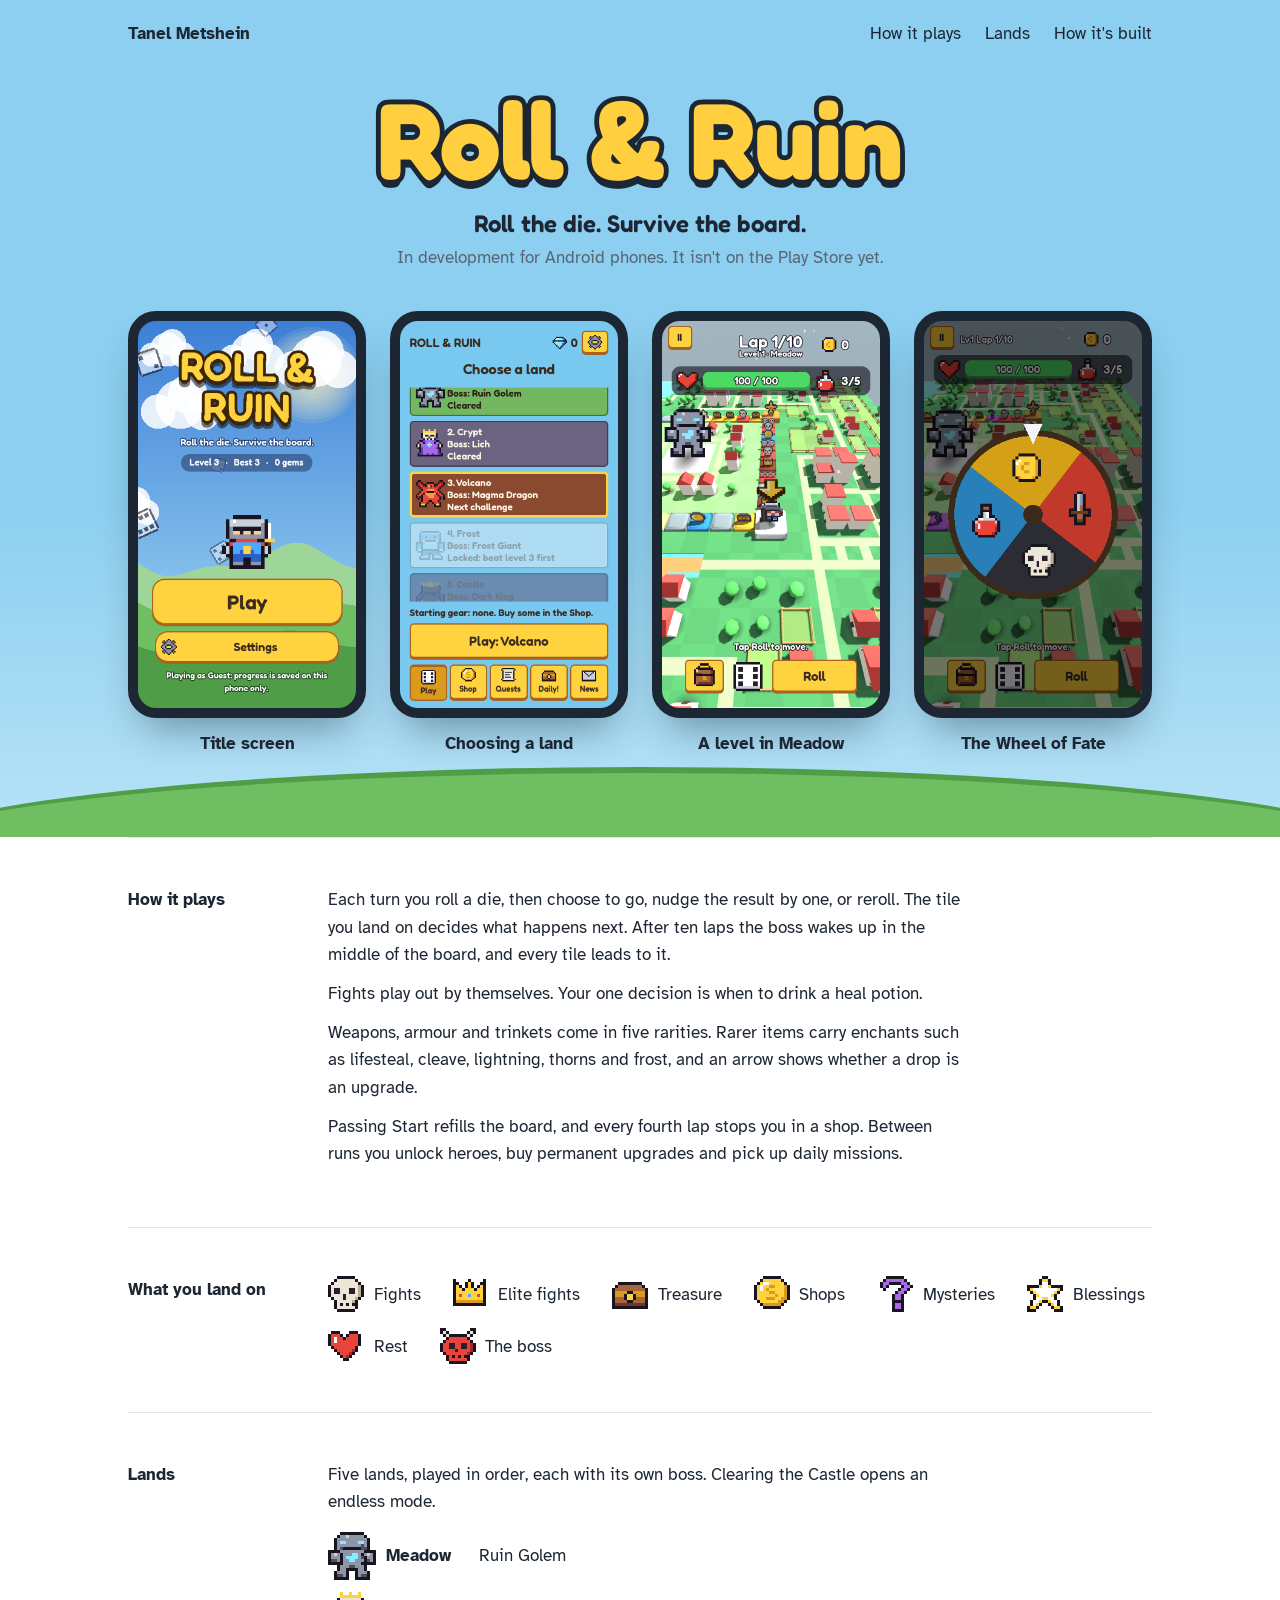
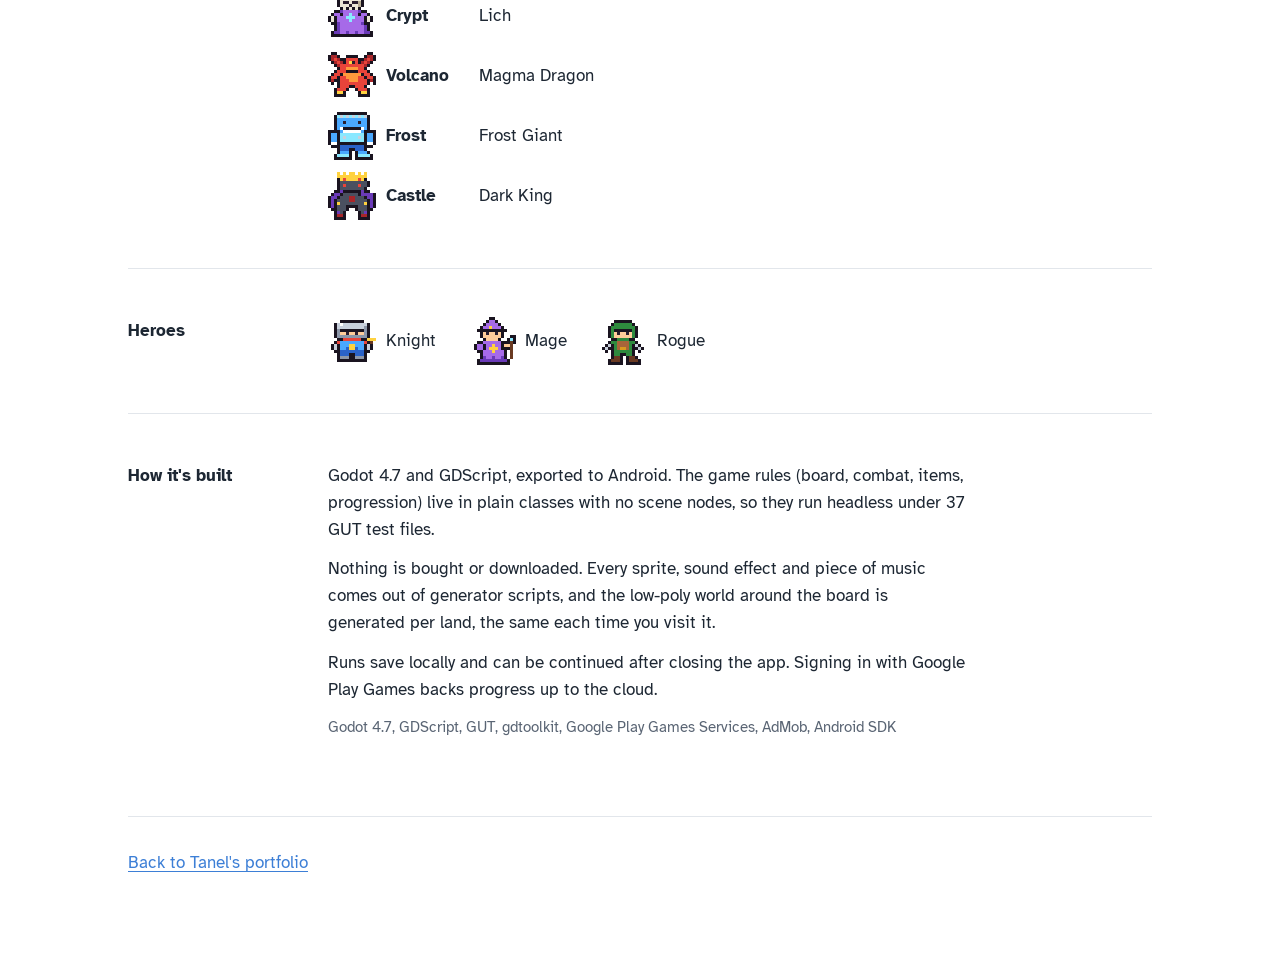
==== rollandruin/index.html @ f32e30c5 "Redesign portfolio and add Roll & Ruin page Replace the card layout with a plain two-column page, ad" ====
<!DOCTYPE html>
<html lang="en">

<head>
    <meta charset="UTF-8">
    <meta name="viewport" content="width=device-width, initial-scale=1.0">
    <meta name="description" content="Roll & Ruin, a dice-board roguelite for Android made in Godot by Tanel Metshein.">
    <link rel="preconnect" href="https://fonts.googleapis.com">
    <link rel="preconnect" href="https://fonts.gstatic.com" crossorigin>
    <link rel="stylesheet"
        href="https://fonts.googleapis.com/css2?family=Atkinson+Hyperlegible:wght@400;700&family=Fredoka:wght@500;600;700&display=swap">
    <link rel="stylesheet" href="../style.css">
    <link rel="icon" href="img/die_6.png">
    <title>Roll &amp; Ruin</title>
</head>

<body>
    <header class="sky">
        <nav class="wrap nav">
            <a class="nav-name" href="../">Tanel Metshein</a>
            <ul>
                <li><a href="#play">How it plays</a></li>
                <li><a href="#lands">Lands</a></li>
                <li><a href="#built">How it's built</a></li>
            </ul>
        </nav>

        <div class="wrap game-head">
            <h1 class="game-title">Roll &amp; Ruin</h1>
            <p class="hero-lede">Roll the die. Survive the board.</p>
            <p class="status">In development for Android phones. It isn't on the Play Store yet.</p>
        </div>

        <div class="wrap shots">
            <figure>
                <div class="phone"><img src="img/title.png" alt="Title screen with the knight and a Play button"
                        width="360" height="640"></div>
                <figcaption>Title screen</figcaption>
            </figure>
            <figure>
                <div class="phone"><img src="img/hub.png" alt="The hub, where you choose which land to play"
                        width="360" height="640"></div>
                <figcaption>Choosing a land</figcaption>
            </figure>
            <figure>
                <div class="phone"><img src="img/board.png" alt="The board in the Meadow land on lap 1 of 10"
                        width="360" height="640"></div>
                <figcaption>A level in Meadow</figcaption>
            </figure>
            <figure>
                <div class="phone"><img src="img/wheel.png" alt="The Wheel of Fate corner event" width="360"
                        height="640"></div>
                <figcaption>The Wheel of Fate</figcaption>
            </figure>
        </div>
    </header>

    <main class="wrap">
        <section id="play" class="row">
            <h2>How it plays</h2>
            <div>
                <p>Each turn you roll a die, then choose to go, nudge the result by one, or reroll. The tile you
                    land on decides what happens next. After ten laps the boss wakes up in the middle of the board,
                    and every tile leads to it.</p>
                <p>Fights play out by themselves. Your one decision is when to drink a heal potion.</p>
                <p>Weapons, armour and trinkets come in five rarities. Rarer items carry enchants such as
                    lifesteal, cleave, lightning, thorns and frost, and an arrow shows whether a drop is an
                    upgrade.</p>
                <p>Passing Start refills the board, and every fourth lap stops you in a shop. Between runs you
                    unlock heroes, buy permanent upgrades and pick up daily missions.</p>
            </div>
        </section>

        <section class="row">
            <h2>What you land on</h2>
            <ul class="sprites">
                <li><img class="pixel" src="img/skull.png" alt="" width="36" height="36">Fights</li>
                <li><img class="pixel" src="img/icon_elite.png" alt="" width="36" height="36">Elite fights</li>
                <li><img class="pixel" src="img/icon_treasure.png" alt="" width="36" height="36">Treasure</li>
                <li><img class="pixel" src="img/icon_shop.png" alt="" width="36" height="36">Shops</li>
                <li><img class="pixel" src="img/icon_mystery.png" alt="" width="36" height="36">Mysteries</li>
                <li><img class="pixel" src="img/blessing.png" alt="" width="36" height="36">Blessings</li>
                <li><img class="pixel" src="img/icon_rest.png" alt="" width="36" height="36">Rest</li>
                <li><img class="pixel" src="img/icon_boss.png" alt="" width="36" height="36">The boss</li>
            </ul>
        </section>

        <section id="lands" class="row">
            <h2>Lands</h2>
            <div>
                <p>Five lands, played in order, each with its own boss. Clearing the Castle opens an endless
                    mode.</p>
                <ol class="sprites lands">
                    <li><img class="pixel" src="img/golem.png" alt="" width="48" height="48">
                        <span><strong>Meadow</strong> Ruin Golem</span></li>
                    <li><img class="pixel" src="img/lich.png" alt="" width="48" height="48">
                        <span><strong>Crypt</strong> Lich</span></li>
                    <li><img class="pixel" src="img/magma_dragon.png" alt="" width="48" height="48">
                        <span><strong>Volcano</strong> Magma Dragon</span></li>
                    <li><img class="pixel" src="img/frost_giant.png" alt="" width="48" height="48">
                        <span><strong>Frost</strong> Frost Giant</span></li>
                    <li><img class="pixel" src="img/dark_king.png" alt="" width="48" height="48">
                        <span><strong>Castle</strong> Dark King</span></li>
                </ol>
            </div>
        </section>

        <section class="row">
            <h2>Heroes</h2>
            <ul class="sprites">
                <li><img class="pixel" src="img/hero.png" alt="" width="48" height="48">Knight</li>
                <li><img class="pixel" src="img/hero_mage.png" alt="" width="48" height="48">Mage</li>
                <li><img class="pixel" src="img/hero_rogue.png" alt="" width="48" height="48">Rogue</li>
            </ul>
        </section>

        <section id="built" class="row">
            <h2>How it's built</h2>
            <div>
                <p>Godot 4.7 and GDScript, exported to Android. The game rules (board, combat, items,
                    progression) live in plain classes with no scene nodes, so they run headless under 37 GUT test
                    files.</p>
                <p>Nothing is bought or downloaded. Every sprite, sound effect and piece of music comes out of
                    generator scripts, and the low-poly world around the board is generated per land, the same
                    each time you visit it.</p>
                <p>Runs save locally and can be continued after closing the app. Signing in with Google Play Games
                    backs progress up to the cloud.</p>
                <p class="tech">Godot 4.7, GDScript, GUT, gdtoolkit, Google Play Games Services, AdMob, Android
                    SDK</p>
            </div>
        </section>

        <p class="back"><a href="../">Back to Tanel's portfolio</a></p>
    </main>
</body>

</html>
---- style.css ----
:root {
    /* sky, grass and gold are lifted from Roll & Ruin's title screen */
    --sky: #8ccff0;
    --sky-deep: #3d7fd6;
    --grass: #6fbf62;
    --grass-dark: #4f9e47;
    --gold: #ffcf3f;
    --gold-edge: #b8761a;
    --ink: #1d2733;
    --muted: #5a6574;
    --line: #e2e6eb;
    --paper: #ffffff;
    --body: "Atkinson Hyperlegible", system-ui, sans-serif;
    --game: "Fredoka", "Atkinson Hyperlegible", sans-serif;
}

* {
    box-sizing: border-box;
}

html {
    scroll-behavior: smooth;
}

body {
    margin: 0;
    background: var(--paper);
    color: var(--ink);
    font: 1.0625rem/1.6 var(--body);
}

img {
    max-width: 100%;
}

a {
    color: var(--sky-deep);
    text-underline-offset: 0.18em;
}

a:hover {
    color: var(--ink);
}

:focus-visible {
    outline: 3px solid var(--sky-deep);
    outline-offset: 3px;
    border-radius: 4px;
}

.wrap {
    width: min(64rem, 100% - 2rem);
    margin-inline: auto;
}

.muted {
    color: var(--muted);
}

/* ---------- Sky band: the game hero ---------- */

.sky {
    position: relative;
    overflow: hidden;
    background: linear-gradient(var(--sky) 60%, #b7e3f7);
    padding-bottom: 5rem;
}

/* the green hill along the bottom, as on the game's title screen */
.sky::after {
    content: "";
    position: absolute;
    left: -10%;
    right: -10%;
    bottom: -7rem;
    height: 11rem;
    background: var(--grass);
    border-top: 6px solid var(--grass-dark);
    border-radius: 50% 50% 0 0;
}

.nav {
    display: flex;
    flex-wrap: wrap;
    justify-content: space-between;
    align-items: center;
    gap: 0.5rem 1.5rem;
    padding: 1.25rem 0;
}

.nav a {
    color: var(--ink);
    text-decoration: none;
}

.nav a:hover {
    text-decoration: underline;
}

.nav-name {
    font-weight: 700;
}

.nav ul {
    display: flex;
    gap: 1.5rem;
    margin: 0;
    padding: 0;
    list-style: none;
}

.hero {
    position: relative;
    z-index: 1;
    display: grid;
    grid-template-columns: 1fr auto;
    align-items: center;
    gap: 2rem 4rem;
    padding-top: 2rem;
}

.game-title {
    margin: 0;
    font-family: var(--game);
    font-weight: 700;
    font-size: clamp(3.5rem, 10vw, 6.75rem);
    line-height: 0.9;
    color: var(--gold);
    -webkit-text-stroke: 0.09em var(--ink);
    paint-order: stroke fill;
    text-shadow: 0 0.07em 0 var(--ink);
}

.hero-lede {
    max-width: 34rem;
    margin: 1.5rem 0 2rem;
    font-size: 1.1875rem;
}

.hero-actions {
    display: flex;
    flex-wrap: wrap;
    align-items: center;
    gap: 1rem;
}

.btn-gold {
    display: inline-block;
    padding: 0.7rem 1.6rem;
    font: 600 1.375rem/1.2 var(--game);
    color: var(--ink);
    text-decoration: none;
    background: var(--gold);
    border: 3px solid var(--ink);
    border-radius: 16px;
    box-shadow: 0 5px 0 var(--gold-edge), 0 5px 0 3px var(--ink);
    transition: transform 80ms, box-shadow 80ms;
}

.btn-gold:hover {
    color: var(--ink);
    background: #ffd95f;
}

.btn-gold:active {
    transform: translateY(4px);
    box-shadow: 0 1px 0 var(--gold-edge), 0 1px 0 3px var(--ink);
}

.die {
    padding: 0;
    line-height: 0;
    background: none;
    border: 0;
    cursor: pointer;
}

.die img,
.pixel {
    image-rendering: pixelated;
}

.die.rolling img {
    animation: wobble 90ms linear infinite alternate;
}

@keyframes wobble {
    from { transform: rotate(-12deg); }
    to { transform: rotate(12deg); }
}

.die-note {
    font-size: 0.9375rem;
    color: var(--muted);
}

.phone {
    display: block;
    width: 16rem;
    line-height: 0;
    border: 10px solid var(--ink);
    border-radius: 28px;
    overflow: hidden;
    background: var(--ink);
    box-shadow: 0 1.5rem 2.5rem -1rem rgba(29, 39, 51, 0.45);
}

.phone img {
    width: 100%;
    height: auto;
}

/* ---------- Portfolio body ---------- */

.row {
    display: grid;
    grid-template-columns: 10rem minmax(0, 1fr);
    gap: 0.75rem 2.5rem;
    padding: 3rem 0;
    border-top: 1px solid var(--line);
}

#about {
    border-top: 0;
}

.row h2 {
    margin: 0;
    font-size: 1.0625rem;
    line-height: 1.6;
}

.row p {
    margin: 0 0 0.75rem;
    max-width: 40rem;
}

.intro {
    font-size: 1.375rem;
    line-height: 1.5;
}

.stack {
    display: grid;
    grid-template-columns: 7rem minmax(0, 1fr);
    gap: 0.6rem 1.5rem;
    margin: 0;
}

.stack dt {
    color: var(--muted);
}

.stack dd {
    margin: 0;
    max-width: 40rem;
}

.projects {
    margin: 0;
    padding: 0;
    list-style: none;
}

.projects li {
    padding-bottom: 1.5rem;
}

.projects h3 {
    margin: 0 0 0.2rem;
    font-size: 1.1875rem;
}

.projects p {
    margin: 0;
}

.tech {
    color: var(--muted);
    font-size: 0.9375rem;
}

.sub {
    margin: 1.5rem 0 1rem;
    padding-top: 1.5rem;
    border-top: 1px solid var(--line);
    font-size: 1.0625rem;
}

.repo-group {
    display: grid;
    grid-template-columns: 7rem minmax(0, 1fr);
    gap: 0 1.5rem;
    margin-bottom: 1rem;
}

.repo-group h4 {
    margin: 0;
    font-weight: 400;
    color: var(--muted);
}

.repo-group ul {
    margin: 0;
    padding: 0;
    list-style: none;
}

.repo-group span {
    color: var(--muted);
    font-size: 0.9375rem;
}

.plain {
    margin: 0;
    padding-left: 1.1rem;
}

.links {
    display: flex;
    gap: 1.5rem;
}

/* ---------- Roll & Ruin page ---------- */

.game-head {
    position: relative;
    z-index: 1;
    padding-top: 1.5rem;
    text-align: center;
}

.game-head .hero-lede {
    margin: 1.25rem auto 0.25rem;
    font: 600 1.5rem/1.3 var(--game);
}

.status {
    margin: 0;
    color: var(--muted);
}

.shots {
    position: relative;
    z-index: 1;
    display: grid;
    grid-template-columns: repeat(4, 1fr);
    gap: 1.5rem;
    margin-top: 2.5rem;
}

.shots figure {
    margin: 0;
}

.shots .phone {
    width: 100%;
}

.shots figcaption {
    margin-top: 0.75rem;
    text-align: center;
    font-weight: 700;
}

.sprites {
    display: flex;
    flex-wrap: wrap;
    gap: 1rem 2rem;
    margin: 0;
    padding: 0;
    list-style: none;
}

.sprites li {
    display: flex;
    align-items: center;
    gap: 0.6rem;
}

.lands {
    flex-direction: column;
    gap: 0.75rem;
    margin-top: 1rem;
}

.lands strong {
    display: inline-block;
    min-width: 5.5rem;
}

.back {
    padding: 2rem 0 4rem;
    border-top: 1px solid var(--line);
}

@media (max-width: 760px) {
    .shots {
        grid-template-columns: repeat(2, 1fr);
        gap: 1.25rem;
    }
}

@media (max-width: 760px) {
    .hero {
        grid-template-columns: 1fr;
        padding-top: 1rem;
    }

    .phone {
        width: 12rem;
        justify-self: center;
    }

    .row,
    .stack,
    .repo-group {
        grid-template-columns: 1fr;
    }

    .row {
        padding: 2.25rem 0;
    }

    .stack dd,
    .repo-group ul {
        margin-bottom: 0.75rem;
    }

    .intro {
        font-size: 1.1875rem;
    }
}

@media (prefers-reduced-motion: reduce) {
    html {
        scroll-behavior: auto;
    }

    .die.rolling img {
        animation: none;
    }
}
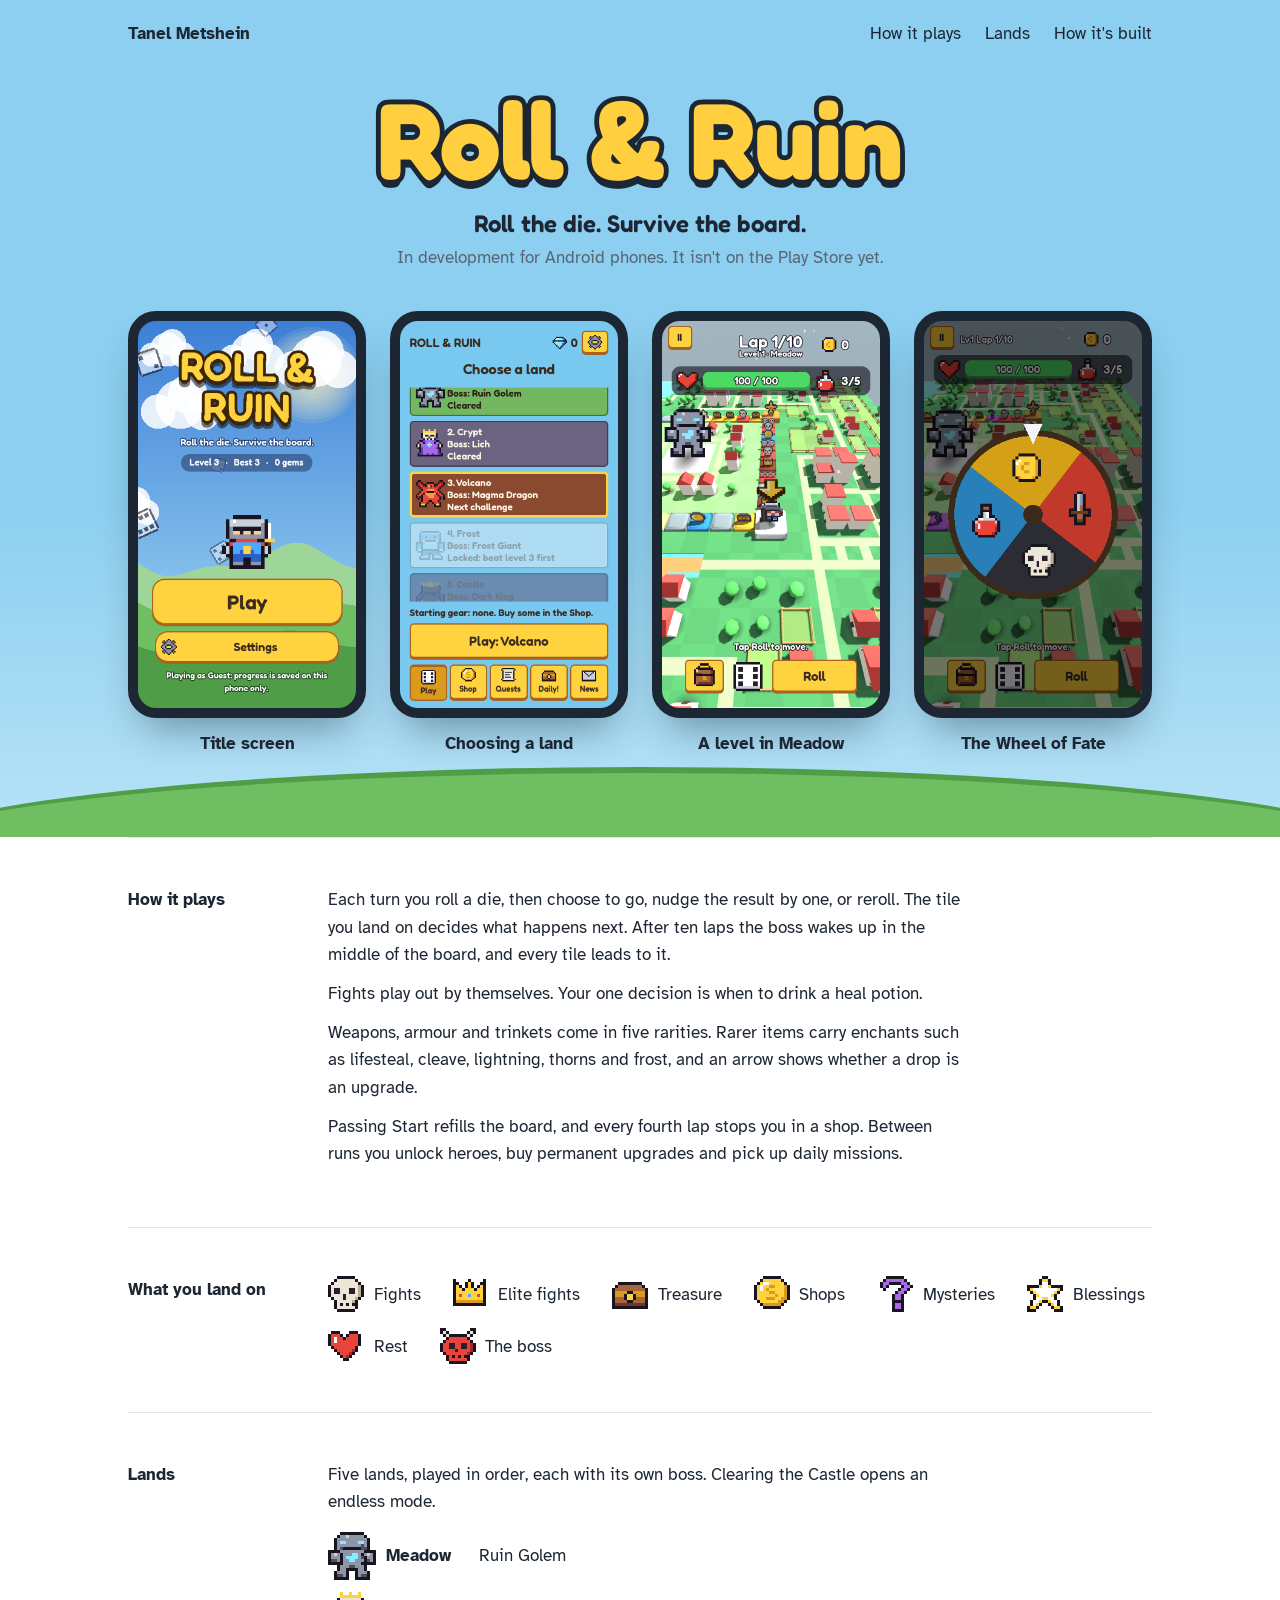
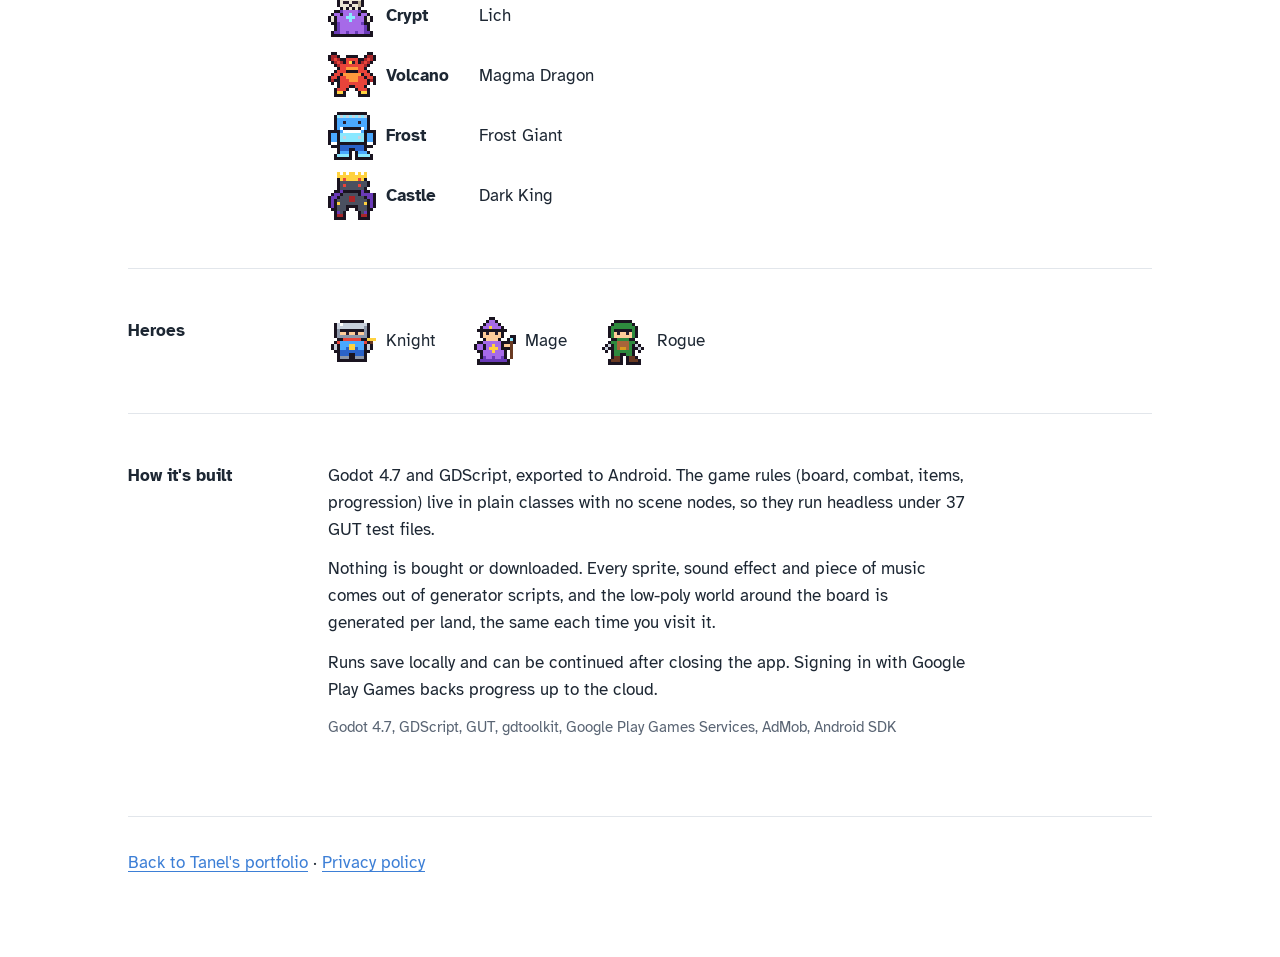
==== commit 2bc65145: "Add Roll & Ruin privacy policy" ====
--- a/rollandruin/index.html
+++ b/rollandruin/index.html
@@ -130,7 +130,7 @@
             </div>
         </section>
 
-        <p class="back"><a href="../">Back to Tanel's portfolio</a></p>
+        <p class="back"><a href="../">Back to Tanel's portfolio</a> · <a href="privacy/">Privacy policy</a></p>
     </main>
 </body>
 
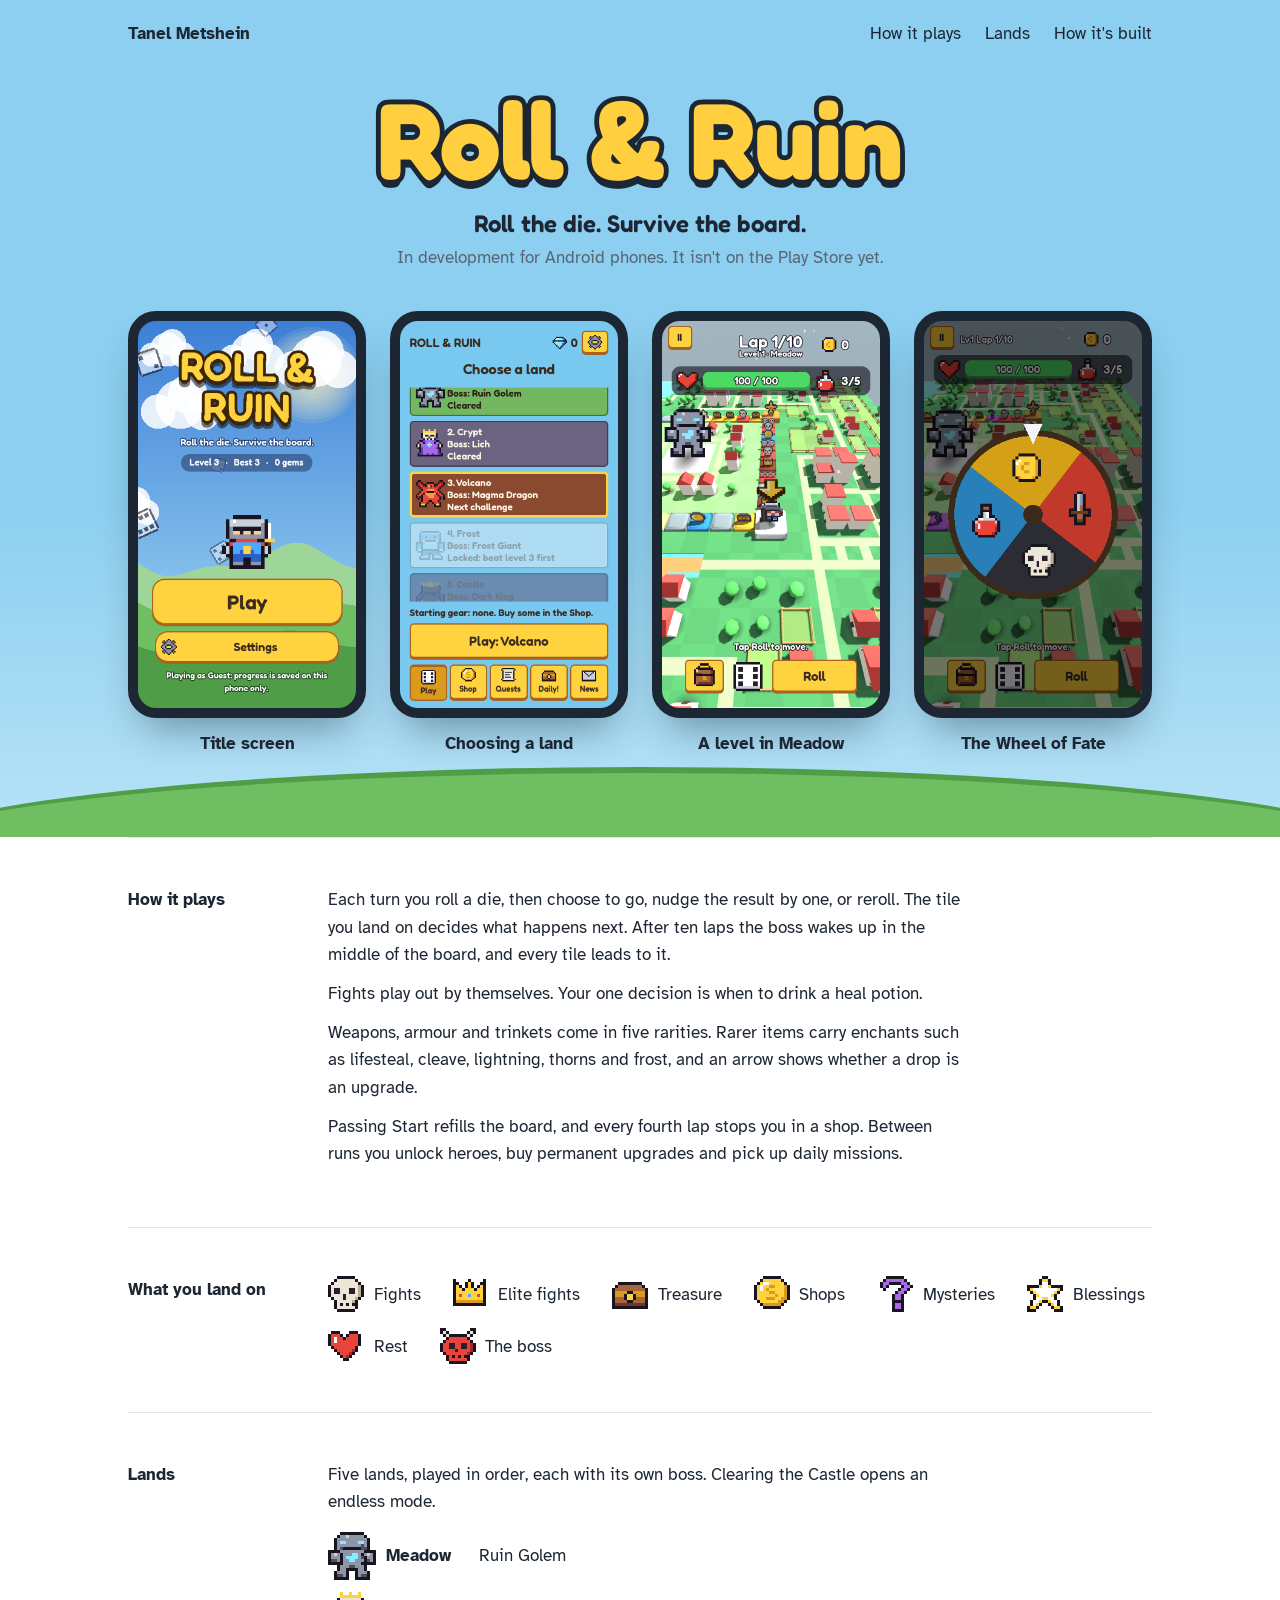
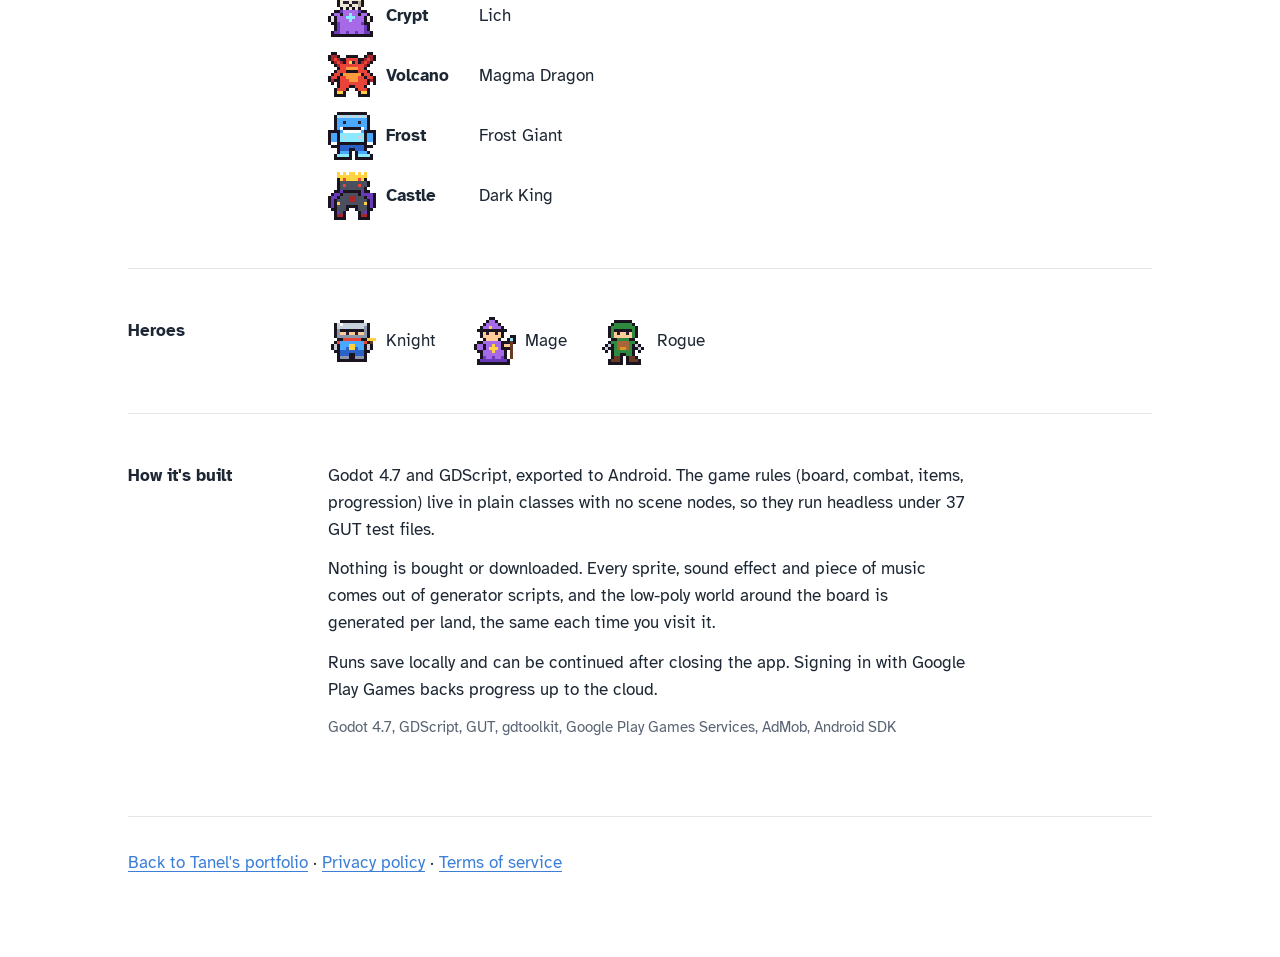
==== commit 0af21766: "Add Roll & Ruin terms of service" ====
--- a/rollandruin/index.html
+++ b/rollandruin/index.html
@@ -130,7 +130,7 @@
             </div>
         </section>
 
-        <p class="back"><a href="../">Back to Tanel's portfolio</a> · <a href="privacy/">Privacy policy</a></p>
+        <p class="back"><a href="../">Back to Tanel's portfolio</a> · <a href="privacy/">Privacy policy</a> · <a href="terms/">Terms of service</a></p>
     </main>
 </body>
 
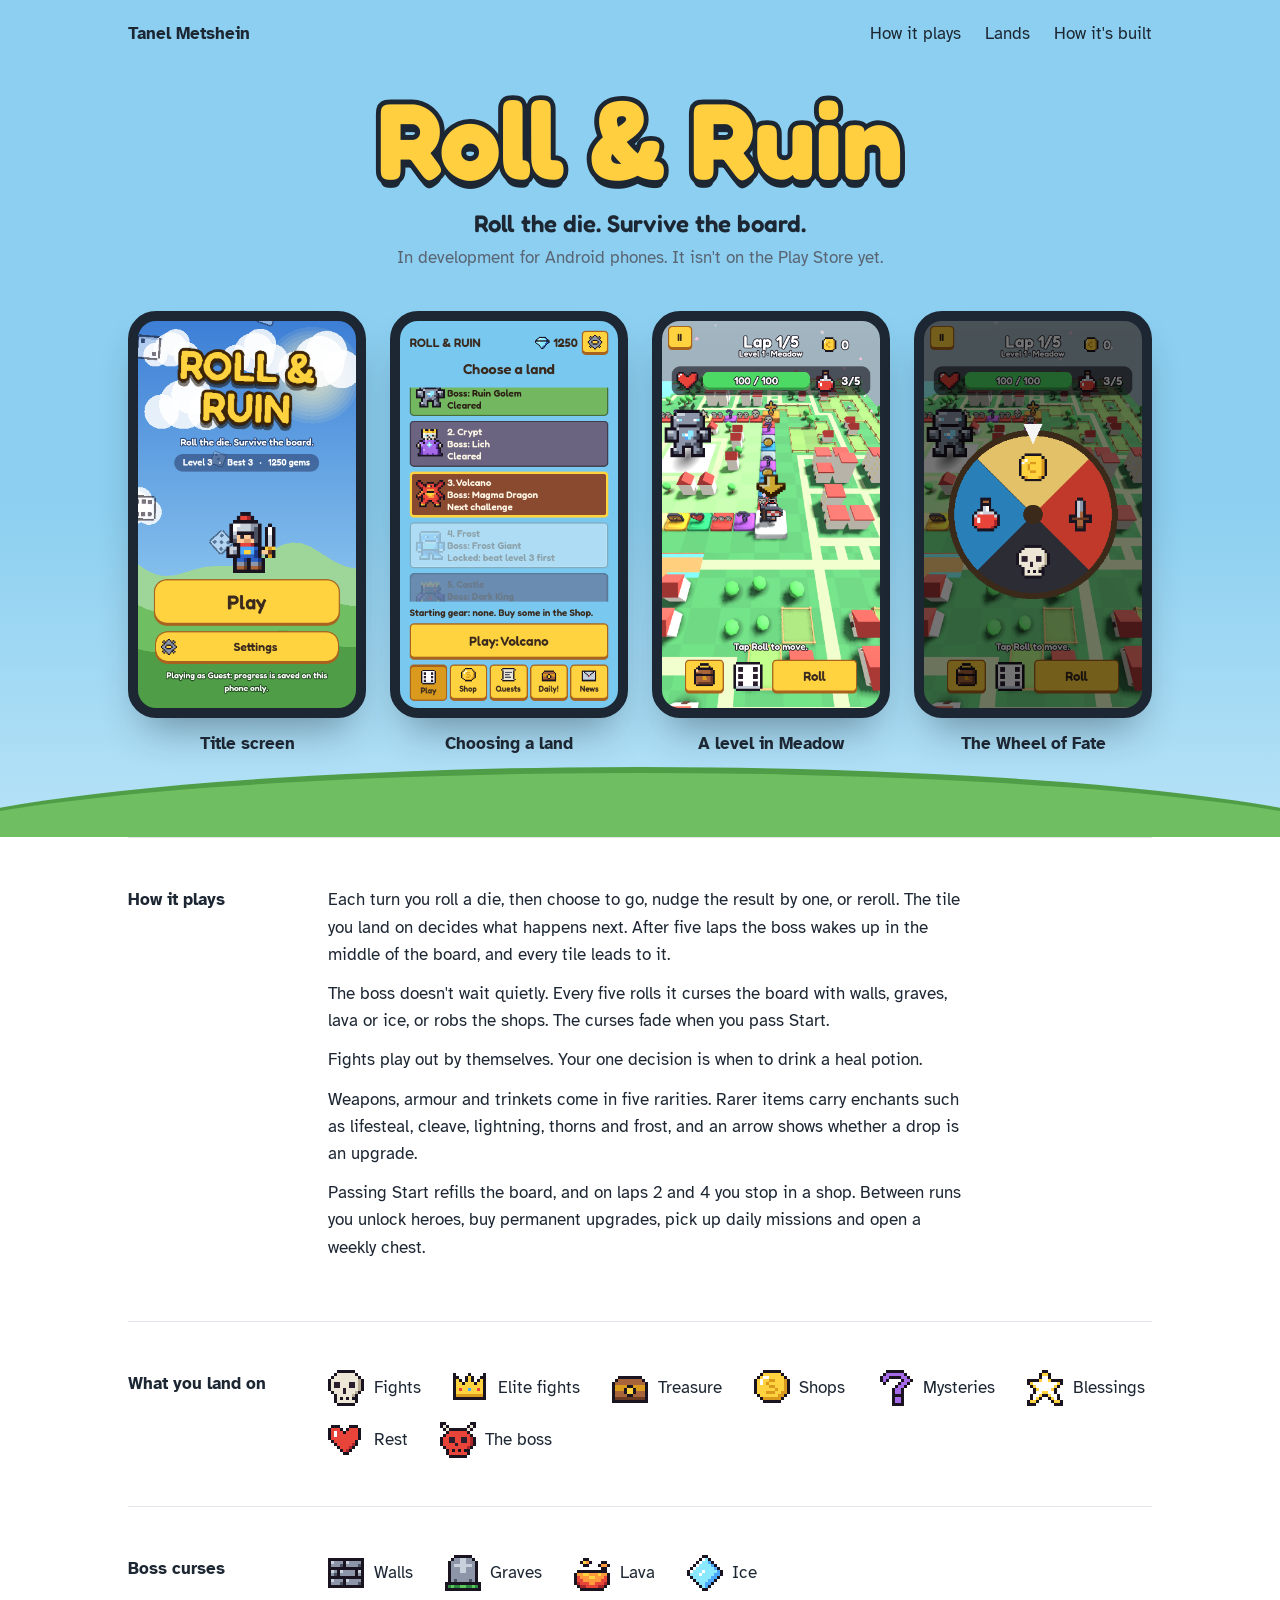
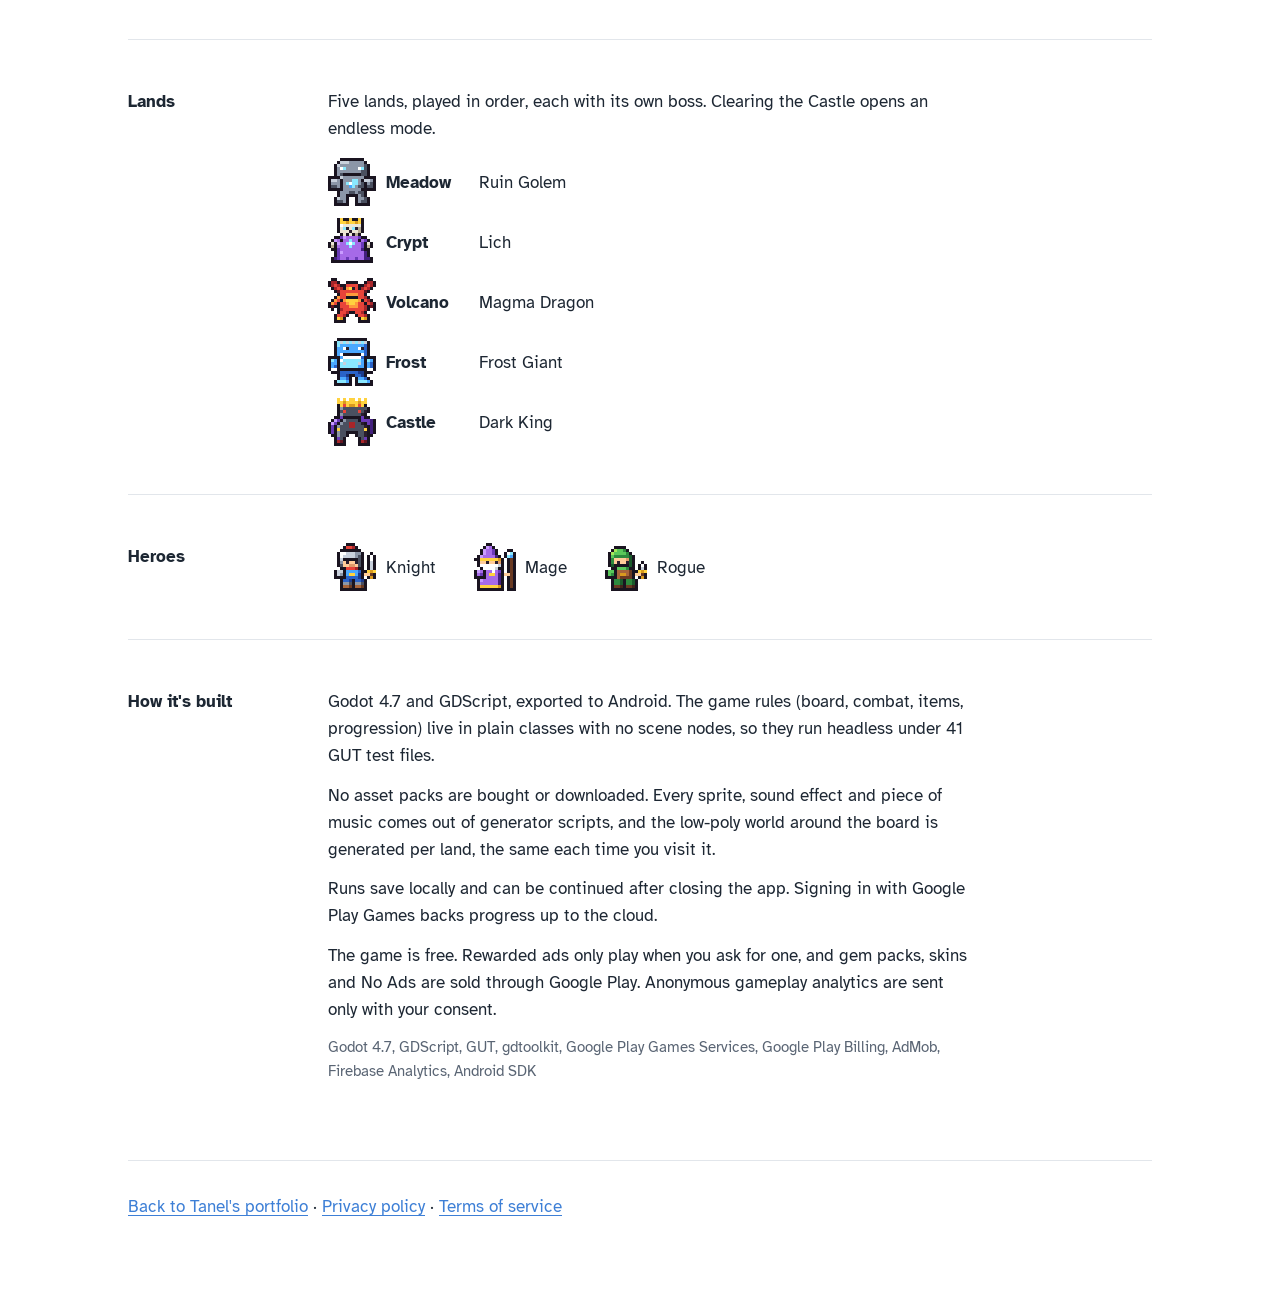
==== commit 0afc8b56: "Roll & Ruin: new screenshots and sprites, current features, privacy policy and terms for analytics a" ====
--- a/rollandruin/index.html
+++ b/rollandruin/index.html
@@ -43,7 +43,7 @@
                 <figcaption>Choosing a land</figcaption>
             </figure>
             <figure>
-                <div class="phone"><img src="img/board.png" alt="The board in the Meadow land on lap 1 of 10"
+                <div class="phone"><img src="img/board.png" alt="The board in the Meadow land on lap 1 of 5"
                         width="360" height="640"></div>
                 <figcaption>A level in Meadow</figcaption>
             </figure>
@@ -60,14 +60,16 @@
             <h2>How it plays</h2>
             <div>
                 <p>Each turn you roll a die, then choose to go, nudge the result by one, or reroll. The tile you
-                    land on decides what happens next. After ten laps the boss wakes up in the middle of the board,
+                    land on decides what happens next. After five laps the boss wakes up in the middle of the board,
                     and every tile leads to it.</p>
+                <p>The boss doesn't wait quietly. Every five rolls it curses the board with walls, graves, lava or
+                    ice, or robs the shops. The curses fade when you pass Start.</p>
                 <p>Fights play out by themselves. Your one decision is when to drink a heal potion.</p>
                 <p>Weapons, armour and trinkets come in five rarities. Rarer items carry enchants such as
                     lifesteal, cleave, lightning, thorns and frost, and an arrow shows whether a drop is an
                     upgrade.</p>
-                <p>Passing Start refills the board, and every fourth lap stops you in a shop. Between runs you
-                    unlock heroes, buy permanent upgrades and pick up daily missions.</p>
+                <p>Passing Start refills the board, and on laps 2 and 4 you stop in a shop. Between runs you
+                    unlock heroes, buy permanent upgrades, pick up daily missions and open a weekly chest.</p>
             </div>
         </section>
 
@@ -82,6 +84,16 @@
                 <li><img class="pixel" src="img/blessing.png" alt="" width="36" height="36">Blessings</li>
                 <li><img class="pixel" src="img/icon_rest.png" alt="" width="36" height="36">Rest</li>
                 <li><img class="pixel" src="img/icon_boss.png" alt="" width="36" height="36">The boss</li>
+            </ul>
+        </section>
+
+        <section class="row">
+            <h2>Boss curses</h2>
+            <ul class="sprites">
+                <li><img class="pixel" src="img/icon_wall.png" alt="" width="36" height="36">Walls</li>
+                <li><img class="pixel" src="img/icon_grave.png" alt="" width="36" height="36">Graves</li>
+                <li><img class="pixel" src="img/icon_lava.png" alt="" width="36" height="36">Lava</li>
+                <li><img class="pixel" src="img/icon_ice.png" alt="" width="36" height="36">Ice</li>
             </ul>
         </section>
 
@@ -118,15 +130,17 @@
             <h2>How it's built</h2>
             <div>
                 <p>Godot 4.7 and GDScript, exported to Android. The game rules (board, combat, items,
-                    progression) live in plain classes with no scene nodes, so they run headless under 37 GUT test
+                    progression) live in plain classes with no scene nodes, so they run headless under 41 GUT test
                     files.</p>
-                <p>Nothing is bought or downloaded. Every sprite, sound effect and piece of music comes out of
+                <p>No asset packs are bought or downloaded. Every sprite, sound effect and piece of music comes out of
                     generator scripts, and the low-poly world around the board is generated per land, the same
                     each time you visit it.</p>
                 <p>Runs save locally and can be continued after closing the app. Signing in with Google Play Games
                     backs progress up to the cloud.</p>
-                <p class="tech">Godot 4.7, GDScript, GUT, gdtoolkit, Google Play Games Services, AdMob, Android
-                    SDK</p>
+                <p>The game is free. Rewarded ads only play when you ask for one, and gem packs, skins and No Ads
+                    are sold through Google Play. Anonymous gameplay analytics are sent only with your consent.</p>
+                <p class="tech">Godot 4.7, GDScript, GUT, gdtoolkit, Google Play Games Services, Google Play
+                    Billing, AdMob, Firebase Analytics, Android SDK</p>
             </div>
         </section>
 
--- a/style.css
+++ b/style.css
@@ -10,6 +10,8 @@
     --muted: #5a6574;
     --line: #e2e6eb;
     --paper: #ffffff;
+    --tint: #eaf4fa;
+    --panel-line: #cfdde8;
     --body: "Atkinson Hyperlegible", system-ui, sans-serif;
     --game: "Fredoka", "Atkinson Hyperlegible", sans-serif;
 }
@@ -262,17 +264,55 @@
     list-style: none;
 }
 
+.projects {
+    display: grid;
+    grid-template-columns: repeat(2, minmax(0, 1fr));
+    gap: 2.5rem;
+}
+
+/* full-bleed pale sky band behind the whole Projects row */
+#projects {
+    border-top: 0;
+    border-image-source: linear-gradient(var(--tint), var(--tint));
+    border-image-slice: 0 fill;
+    border-image-outset: 0 100vmax;
+    padding: 4rem 0;
+}
+
+#projects + .row {
+    border-top: 0;
+}
+
+/* --lang on each item is the GitHub colour of the project's main language;
+   the hard offset shadow echoes the game's chunky buttons */
 .projects li {
-    padding-bottom: 1.5rem;
+    display: flex;
+    flex-direction: column;
+    padding: 1.25rem 1.4rem 1.1rem;
+    background: var(--paper);
+    border: 1px solid var(--panel-line);
+    border-radius: 14px;
+    box-shadow: 0 5px 0 var(--lang);
 }
 
 .projects h3 {
-    margin: 0 0 0.2rem;
-    font-size: 1.1875rem;
+    margin: 0 0 0.4rem;
+    font-size: 1.25rem;
+    line-height: 1.3;
 }
 
 .projects p {
-    margin: 0;
+    margin: 0 0 0.4rem;
+}
+
+.projects .lang {
+    align-self: flex-start;
+    margin-bottom: 0.7rem;
+    padding: 0.1rem 0.6rem;
+    border-radius: 999px;
+    background: color-mix(in srgb, var(--lang) 16%, white);
+    color: var(--ink);
+    font-size: 0.8125rem;
 }
 
 .tech {
@@ -280,45 +320,140 @@
     font-size: 0.9375rem;
 }
 
+.projects .go {
+    display: flex;
+    gap: 1.25rem;
+    margin: auto 0 0;
+    padding-top: 0.5rem;
+    font-weight: 700;
+}
+
 .sub {
-    margin: 1.5rem 0 1rem;
-    padding-top: 1.5rem;
+    margin: 3rem 0 0.5rem;
+    font-size: 1.0625rem;
+}
+
+.index {
+    margin: 0;
+    padding: 0.4rem 1.4rem;
+    list-style: none;
+    background: var(--paper);
+    border: 1px solid var(--panel-line);
+    border-radius: 14px;
+}
+
+.index li {
+    display: grid;
+    grid-template-columns: 13rem minmax(0, 1fr) 6.5rem;
+    gap: 0.25rem 1.5rem;
+    align-items: baseline;
+    padding: 0.7rem 0;
+}
+
+.index li + li {
     border-top: 1px solid var(--line);
-    font-size: 1.0625rem;
-}
-
-.repo-group {
-    display: grid;
-    grid-template-columns: 7rem minmax(0, 1fr);
-    gap: 0 1.5rem;
-    margin-bottom: 1rem;
-}
-
-.repo-group h4 {
-    margin: 0;
-    font-weight: 400;
-    color: var(--muted);
-}
-
-.repo-group ul {
-    margin: 0;
-    padding: 0;
-    list-style: none;
-}
-
-.repo-group span {
+}
+
+.index a {
+    font-weight: 700;
+}
+
+.index span,
+.index i {
     color: var(--muted);
     font-size: 0.9375rem;
 }
 
+.index i {
+    font-style: normal;
+}
+
+.index i::before {
+    content: "";
+    display: inline-block;
+    width: 0.55rem;
+    height: 0.55rem;
+    margin-right: 0.45rem;
+    border-radius: 50%;
+    background: var(--lang);
+}
+
 .plain {
     margin: 0;
     padding-left: 1.1rem;
 }
 
-.links {
-    display: flex;
-    gap: 1.5rem;
+/* ---------- Contact: grass band, the bookend to the sky hero ---------- */
+
+.grass {
+    position: relative;
+    margin-top: 3rem;
+    padding: 4.5rem 0 4rem;
+    background: var(--grass);
+    border-top: 6px solid var(--grass-dark);
+    border-radius: 50% 50% 0 0 / 3rem 3rem 0 0;
+}
+
+/* the knight from the game, standing on the hill */
+.knight {
+    position: absolute;
+    top: -64px;
+    left: 50%;
+    transform: translateX(-50%);
+}
+
+.contact {
+    text-align: center;
+}
+
+.contact h2 {
+    margin: 0 0 0.75rem;
+    font: 700 clamp(2rem, 5vw, 2.75rem)/1.1 var(--game);
+}
+
+.contact p {
+    max-width: 34rem;
+    margin: 0 auto;
+}
+
+.contact-actions {
+    display: flex;
+    flex-wrap: wrap;
+    justify-content: center;
+    gap: 1rem;
+    padding: 2rem 0 1.25rem;
+}
+
+.btn-plain {
+    display: inline-block;
+    padding: 0.7rem 1.4rem;
+    font: 600 1.25rem/1.2 var(--game);
+    color: var(--ink);
+    text-decoration: none;
+    background: var(--paper);
+    border: 3px solid var(--ink);
+    border-radius: 16px;
+    box-shadow: 0 5px 0 var(--ink);
+    transition: transform 80ms, box-shadow 80ms;
+}
+
+.btn-plain:hover {
+    color: var(--ink);
+    background: var(--tint);
+}
+
+.btn-plain:active {
+    transform: translateY(4px);
+    box-shadow: 0 1px 0 var(--ink);
+}
+
+.contact .btn-gold {
+    font-size: 1.25rem;
+}
+
+.email {
+    font-weight: 700;
+    user-select: all;
 }
 
 /* ---------- Roll & Ruin page ---------- */
@@ -414,7 +549,7 @@
 
     .row,
     .stack,
-    .repo-group {
+    .projects {
         grid-template-columns: 1fr;
     }
 
@@ -422,9 +557,17 @@
         padding: 2.25rem 0;
     }
 
-    .stack dd,
-    .repo-group ul {
+    .stack dd {
         margin-bottom: 0.75rem;
+    }
+
+    .index li {
+        grid-template-columns: minmax(0, 1fr) auto;
+    }
+
+    .index span {
+        grid-row: 2;
+        grid-column: 1 / -1;
     }
 
     .intro {
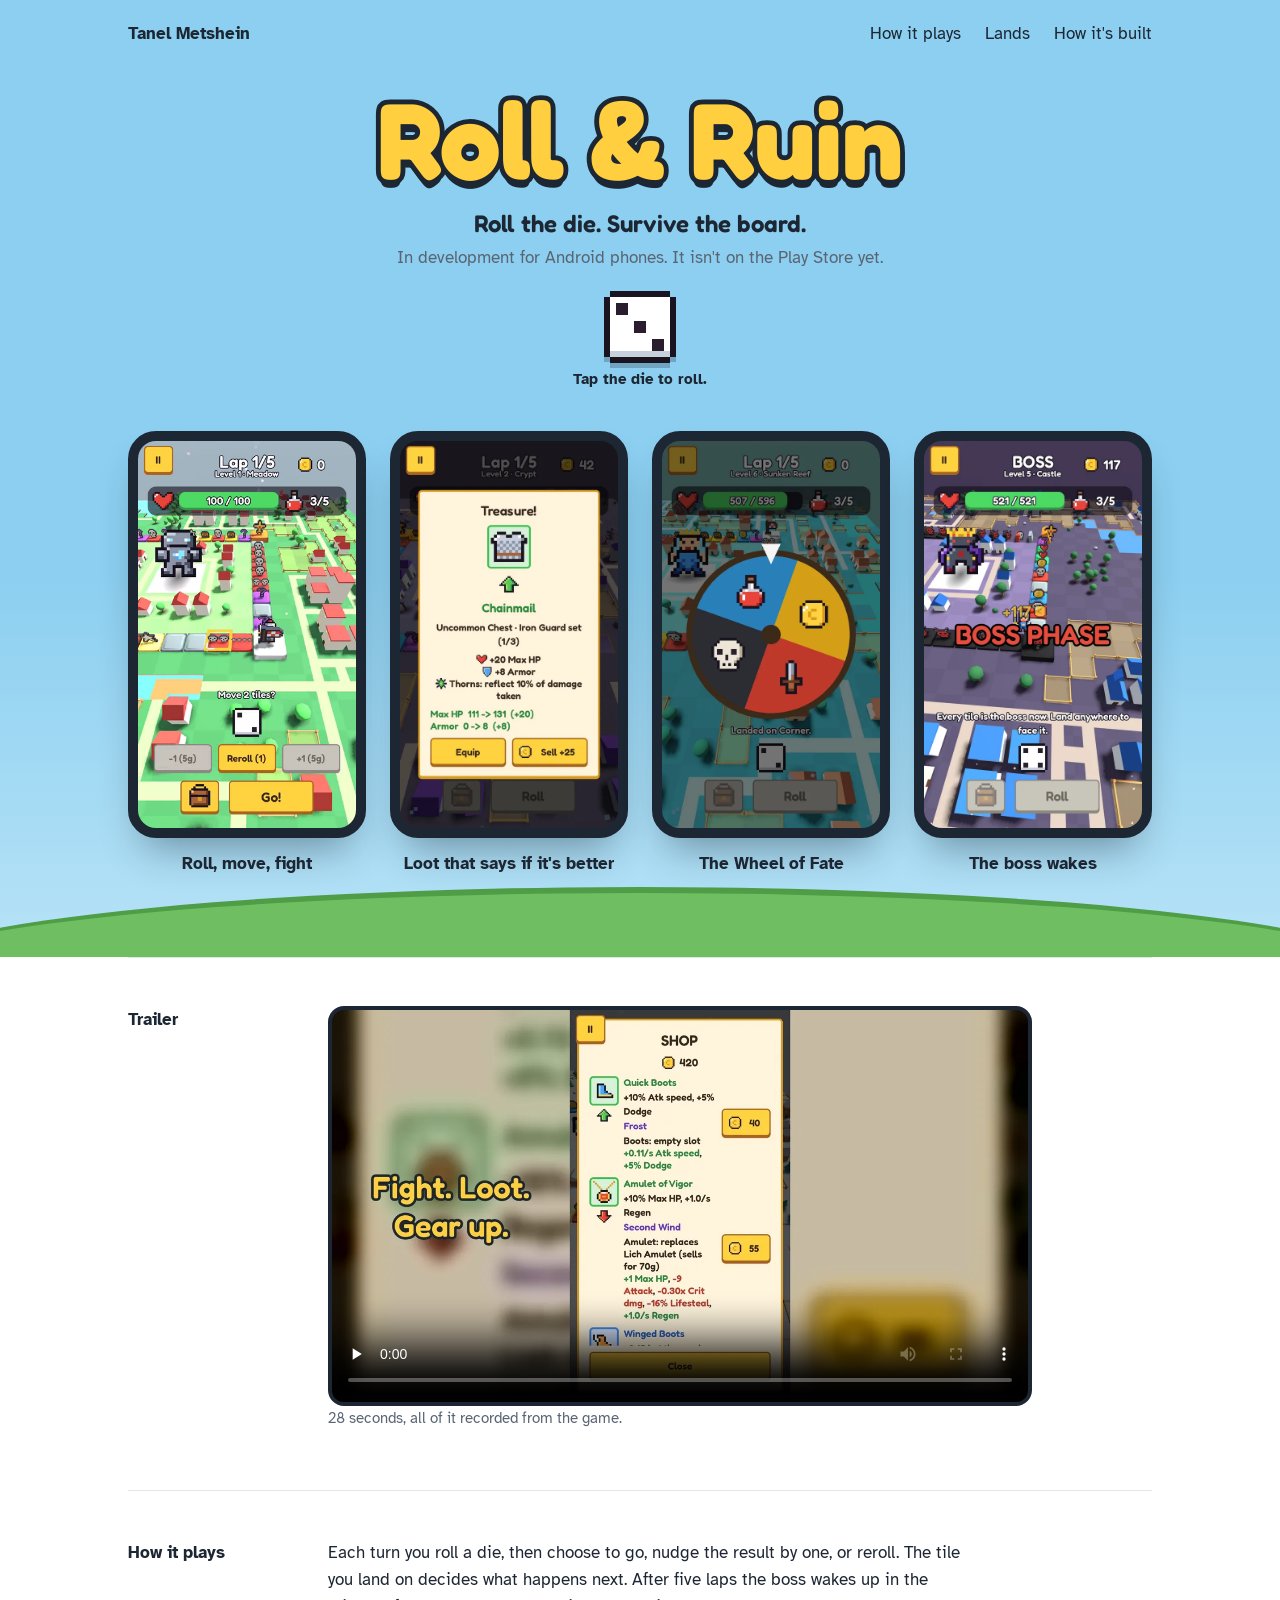
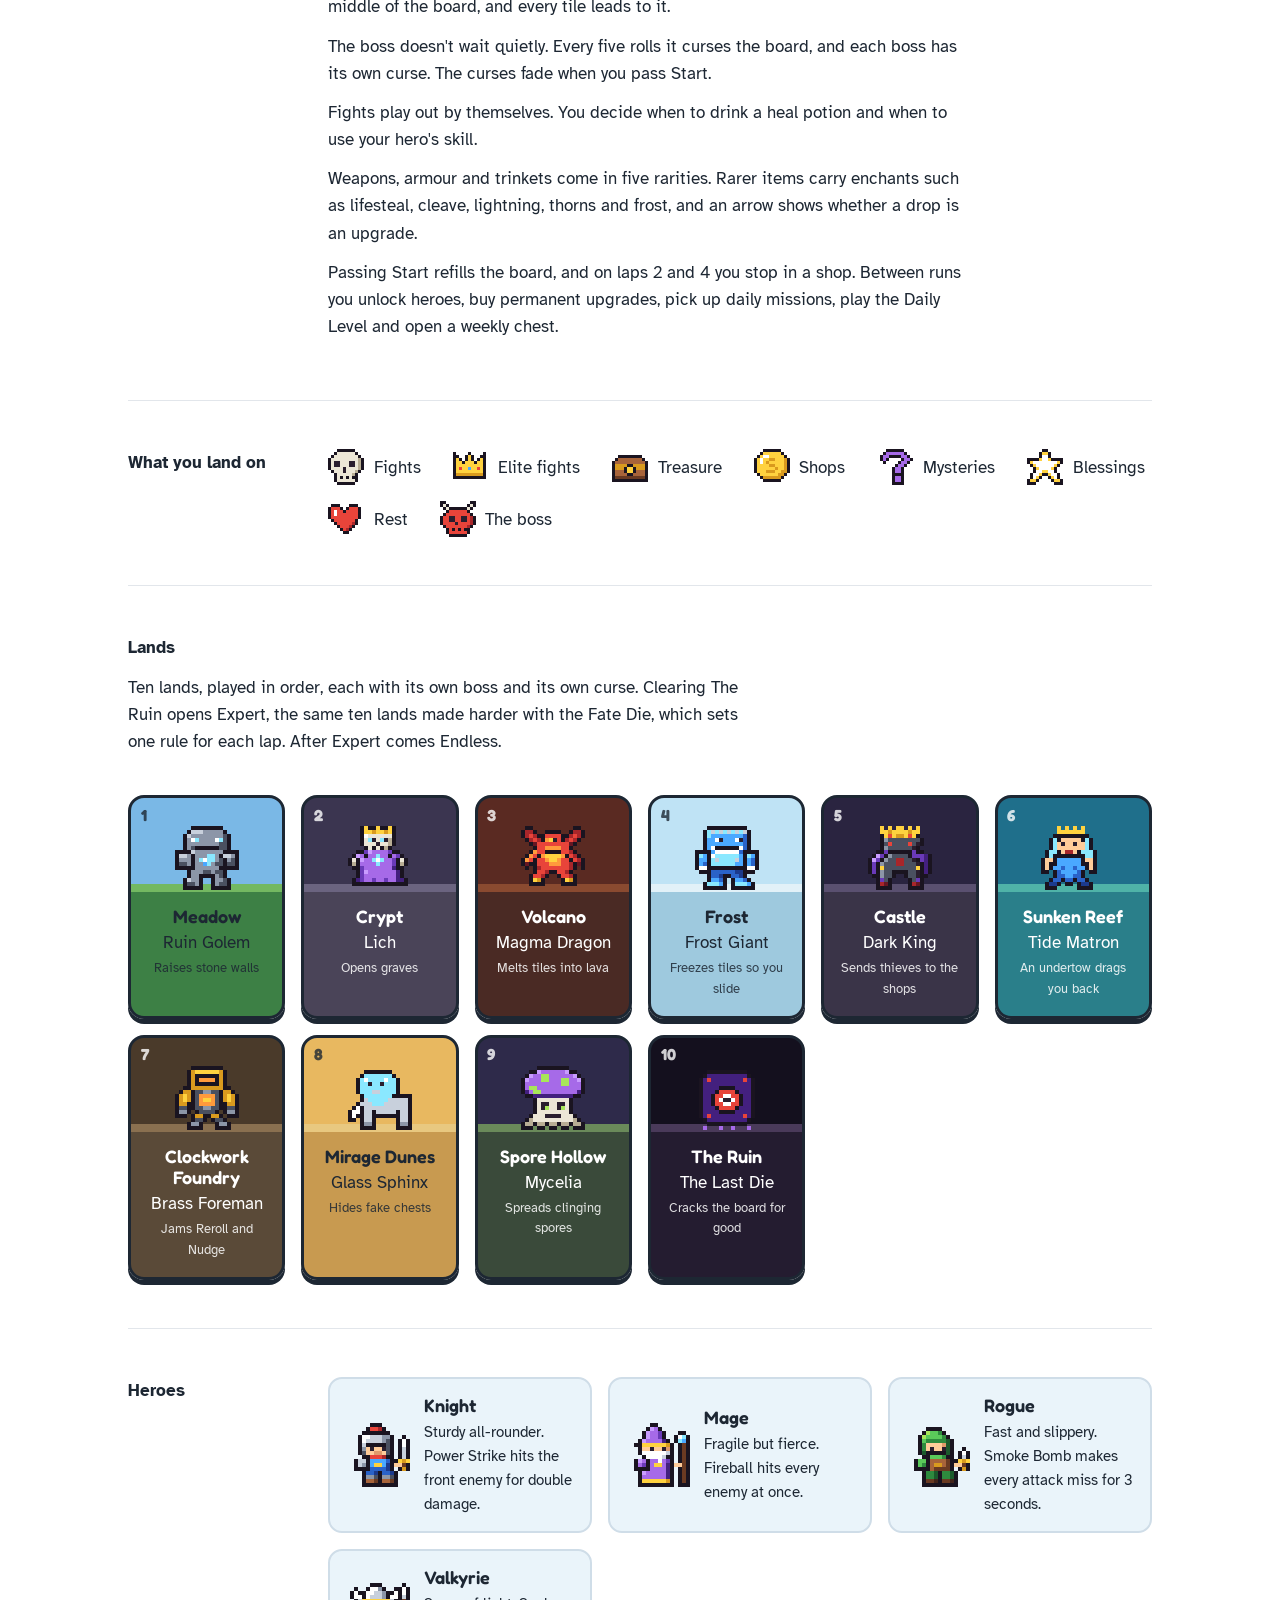
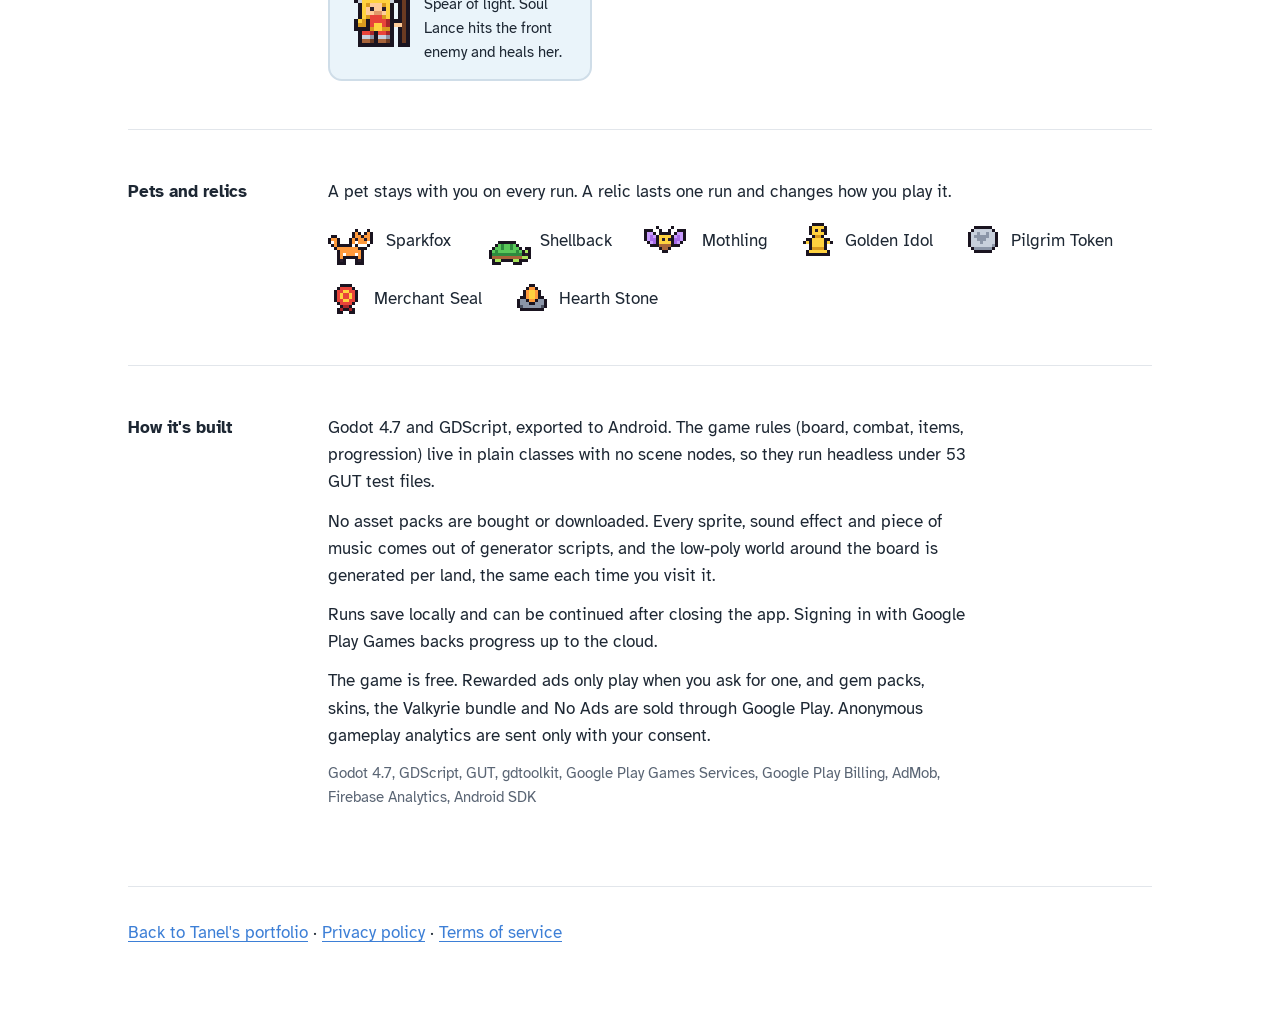
==== commit 4268ad5f: "Roll & Ruin: trailer, gameplay loop, animated sprites, ten land cards, current facts" ====
--- a/rollandruin/index.html
+++ b/rollandruin/index.html
@@ -5,13 +5,23 @@
     <meta charset="UTF-8">
     <meta name="viewport" content="width=device-width, initial-scale=1.0">
     <meta name="description" content="Roll & Ruin, a dice-board roguelite for Android made in Godot by Tanel Metshein.">
+    <meta property="og:type" content="website">
+    <meta property="og:title" content="Roll &amp; Ruin">
+    <meta property="og:description" content="Roll the die. Survive the board. A dice-board roguelite for Android.">
+    <meta property="og:url" content="https://w1ttyrat.github.io/rollandruin/">
+    <meta property="og:image" content="https://w1ttyrat.github.io/rollandruin/img/og.png">
+    <meta property="og:image:width" content="1200">
+    <meta property="og:image:height" content="630">
+    <meta name="twitter:card" content="summary_large_image">
     <link rel="preconnect" href="https://fonts.googleapis.com">
     <link rel="preconnect" href="https://fonts.gstatic.com" crossorigin>
     <link rel="stylesheet"
         href="https://fonts.googleapis.com/css2?family=Atkinson+Hyperlegible:wght@400;700&family=Fredoka:wght@500;600;700&display=swap">
     <link rel="stylesheet" href="../style.css">
+    <link rel="stylesheet" href="game.css">
     <link rel="icon" href="img/die_6.png">
     <title>Roll &amp; Ruin</title>
+    <script src="game.js" defer></script>
 </head>
 
 <body>
@@ -29,51 +39,79 @@
             <h1 class="game-title">Roll &amp; Ruin</h1>
             <p class="hero-lede">Roll the die. Survive the board.</p>
             <p class="status">In development for Android phones. It isn't on the Play Store yet.</p>
+            <div class="roller">
+                <button class="die" id="die" type="button" aria-label="Roll the die">
+                    <img class="pixel" id="die-face" src="img/die_6.png" alt="" width="72" height="72">
+                </button>
+                <p class="die-note" id="die-note" aria-live="polite">Tap the die to roll.</p>
+            </div>
         </div>
 
         <div class="wrap shots">
             <figure>
-                <div class="phone"><img src="img/title.png" alt="Title screen with the knight and a Play button"
-                        width="360" height="640"></div>
-                <figcaption>Title screen</figcaption>
-            </figure>
-            <figure>
-                <div class="phone"><img src="img/hub.png" alt="The hub, where you choose which land to play"
-                        width="360" height="640"></div>
-                <figcaption>Choosing a land</figcaption>
-            </figure>
-            <figure>
-                <div class="phone"><img src="img/board.png" alt="The board in the Meadow land on lap 1 of 5"
-                        width="360" height="640"></div>
-                <figcaption>A level in Meadow</figcaption>
-            </figure>
-            <figure>
-                <div class="phone"><img src="img/wheel.png" alt="The Wheel of Fate corner event" width="360"
-                        height="640"></div>
+                <div class="phone">
+                    <video id="loop" muted loop playsinline preload="none" poster="media/loop_poster.webp"
+                        width="360" height="640"
+                        aria-label="Gameplay clip: a roll in Meadow, the knight hops two tiles and fights two slimes">
+                        <source src="media/loop.webm" type="video/webm">
+                        <source src="media/loop.mp4" type="video/mp4">
+                    </video>
+                </div>
+                <figcaption>Roll, move, fight</figcaption>
+            </figure>
+            <figure>
+                <div class="phone"><img src="img/shot_treasure.webp"
+                        alt="A treasure popup offering Chainmail, with a green arrow marking it as an upgrade"
+                        width="540" height="960"></div>
+                <figcaption>Loot that says if it's better</figcaption>
+            </figure>
+            <figure>
+                <div class="phone"><img src="img/shot_wheel.webp"
+                        alt="The Wheel of Fate spinning over the Sunken Reef board" width="540" height="960"></div>
                 <figcaption>The Wheel of Fate</figcaption>
+            </figure>
+            <figure>
+                <div class="phone"><img src="img/shot_boss_wakes.webp"
+                        alt="The Castle board with a red Boss Phase banner as the Dark King wakes" width="540"
+                        height="960"></div>
+                <figcaption>The boss wakes</figcaption>
             </figure>
         </div>
     </header>
 
     <main class="wrap">
-        <section id="play" class="row">
+        <section id="trailer" class="row reveal">
+            <h2>Trailer</h2>
+            <div>
+                <video class="trailer" controls preload="none" poster="media/trailer_poster.webp" width="1280"
+                    height="720">
+                    <source src="media/trailer.mp4" type="video/mp4">
+                    <a href="media/trailer.mp4">Watch the trailer (MP4)</a>
+                </video>
+                <p class="small">28 seconds, all of it recorded from the game.</p>
+            </div>
+        </section>
+
+        <section id="play" class="row reveal">
             <h2>How it plays</h2>
             <div>
                 <p>Each turn you roll a die, then choose to go, nudge the result by one, or reroll. The tile you
                     land on decides what happens next. After five laps the boss wakes up in the middle of the board,
                     and every tile leads to it.</p>
-                <p>The boss doesn't wait quietly. Every five rolls it curses the board with walls, graves, lava or
-                    ice, or robs the shops. The curses fade when you pass Start.</p>
-                <p>Fights play out by themselves. Your one decision is when to drink a heal potion.</p>
+                <p>The boss doesn't wait quietly. Every five rolls it curses the board, and each boss has its own
+                    curse. The curses fade when you pass Start.</p>
+                <p>Fights play out by themselves. You decide when to drink a heal potion and when to use your
+                    hero's skill.</p>
                 <p>Weapons, armour and trinkets come in five rarities. Rarer items carry enchants such as
                     lifesteal, cleave, lightning, thorns and frost, and an arrow shows whether a drop is an
                     upgrade.</p>
                 <p>Passing Start refills the board, and on laps 2 and 4 you stop in a shop. Between runs you
-                    unlock heroes, buy permanent upgrades, pick up daily missions and open a weekly chest.</p>
-            </div>
-        </section>
-
-        <section class="row">
+                    unlock heroes, buy permanent upgrades, pick up daily missions, play the Daily Level and open
+                    a weekly chest.</p>
+            </div>
+        </section>
+
+        <section class="row reveal">
             <h2>What you land on</h2>
             <ul class="sprites">
                 <li><img class="pixel" src="img/skull.png" alt="" width="36" height="36">Fights</li>
@@ -87,58 +125,112 @@
             </ul>
         </section>
 
-        <section class="row">
-            <h2>Boss curses</h2>
-            <ul class="sprites">
-                <li><img class="pixel" src="img/icon_wall.png" alt="" width="36" height="36">Walls</li>
-                <li><img class="pixel" src="img/icon_grave.png" alt="" width="36" height="36">Graves</li>
-                <li><img class="pixel" src="img/icon_lava.png" alt="" width="36" height="36">Lava</li>
-                <li><img class="pixel" src="img/icon_ice.png" alt="" width="36" height="36">Ice</li>
+        <section id="lands" class="row wide reveal">
+            <h2>Lands</h2>
+            <p>Ten lands, played in order, each with its own boss and its own curse. Clearing The Ruin opens
+                Expert, the same ten lands made harder with the Fate Die, which sets one rule for each lap. After
+                Expert comes Endless.</p>
+            <ol class="land-grid">
+                <li class="land light" data-fx="petals" style="--sky:#7ab8e6;--ground:#3d8045;--plate:#73b861">
+                    <span class="sprite" style="--sheet:url(img/anim/golem.png)"></span>
+                    <strong>Meadow</strong><span>Ruin Golem</span><small>Raises stone walls</small>
+                </li>
+                <li class="land" data-fx="wisps" style="--sky:#3b3550;--ground:#4a4458;--plate:#6b6480">
+                    <span class="sprite" style="--sheet:url(img/anim/lich.png)"></span>
+                    <strong>Crypt</strong><span>Lich</span><small>Opens graves</small>
+                </li>
+                <li class="land" data-fx="embers" style="--sky:#5a2a22;--ground:#4a2a24;--plate:#8a4a30">
+                    <span class="sprite" style="--sheet:url(img/anim/magma_dragon.png)"></span>
+                    <strong>Volcano</strong><span>Magma Dragon</span><small>Melts tiles into lava</small>
+                </li>
+                <li class="land light" data-fx="snow" style="--sky:#bfe3f5;--ground:#9ec9de;--plate:#e2f1f8">
+                    <span class="sprite" style="--sheet:url(img/anim/frost_giant.png)"></span>
+                    <strong>Frost</strong><span>Frost Giant</span><small>Freezes tiles so you slide</small>
+                </li>
+                <li class="land" data-fx="dust" style="--sky:#2a2440;--ground:#3a3448;--plate:#5a5070">
+                    <span class="sprite" style="--sheet:url(img/anim/dark_king.png)"></span>
+                    <strong>Castle</strong><span>Dark King</span><small>Sends thieves to the shops</small>
+                </li>
+                <li class="land" data-fx="wisps" style="--sky:#1f6f8b;--ground:#2a7f8a;--plate:#4fb3a8">
+                    <span class="sprite" style="--sheet:url(img/anim/tide_matron.png)"></span>
+                    <strong>Sunken Reef</strong><span>Tide Matron</span><small>An undertow drags you back</small>
+                </li>
+                <li class="land" data-fx="embers" style="--sky:#4a3a2a;--ground:#5a4a38;--plate:#8a7050">
+                    <span class="sprite" style="--sheet:url(img/anim/brass_foreman.png)"></span>
+                    <strong>Clockwork Foundry</strong><span>Brass Foreman</span><small>Jams Reroll and
+                        Nudge</small>
+                </li>
+                <li class="land light" data-fx="dust" style="--sky:#e8b860;--ground:#c89a50;--plate:#e8c880">
+                    <span class="sprite" style="--sheet:url(img/anim/glass_sphinx.png)"></span>
+                    <strong>Mirage Dunes</strong><span>Glass Sphinx</span><small>Hides fake chests</small>
+                </li>
+                <li class="land" data-fx="wisps" style="--sky:#2e2a4a;--ground:#3a4a3a;--plate:#6a8a5a">
+                    <span class="sprite" style="--sheet:url(img/anim/mycelia.png)"></span>
+                    <strong>Spore Hollow</strong><span>Mycelia</span><small>Spreads clinging spores</small>
+                </li>
+                <li class="land" data-fx="embers" style="--sky:#14101e;--ground:#241c30;--plate:#4a3a5a">
+                    <span class="sprite" style="--sheet:url(img/anim/last_die.png)"></span>
+                    <strong>The Ruin</strong><span>The Last Die</span><small>Cracks the board for good</small>
+                </li>
+            </ol>
+        </section>
+
+        <section class="row reveal">
+            <h2>Heroes</h2>
+            <ul class="cards">
+                <li><span class="sprite" style="--sheet:url(img/anim/hero.png)"></span>
+                    <div><strong>Knight</strong>
+                        <p>Sturdy all-rounder. Power Strike hits the front enemy for double damage.</p>
+                    </div>
+                </li>
+                <li><span class="sprite" style="--sheet:url(img/anim/hero_mage.png)"></span>
+                    <div><strong>Mage</strong>
+                        <p>Fragile but fierce. Fireball hits every enemy at once.</p>
+                    </div>
+                </li>
+                <li><span class="sprite" style="--sheet:url(img/anim/hero_rogue.png)"></span>
+                    <div><strong>Rogue</strong>
+                        <p>Fast and slippery. Smoke Bomb makes every attack miss for 3 seconds.</p>
+                    </div>
+                </li>
+                <li><span class="sprite" style="--sheet:url(img/anim/hero_valkyrie.png)"></span>
+                    <div><strong>Valkyrie</strong>
+                        <p>Spear of light. Soul Lance hits the front enemy and heals her.</p>
+                    </div>
+                </li>
             </ul>
         </section>
 
-        <section id="lands" class="row">
-            <h2>Lands</h2>
-            <div>
-                <p>Five lands, played in order, each with its own boss. Clearing the Castle opens an endless
-                    mode.</p>
-                <ol class="sprites lands">
-                    <li><img class="pixel" src="img/golem.png" alt="" width="48" height="48">
-                        <span><strong>Meadow</strong> Ruin Golem</span></li>
-                    <li><img class="pixel" src="img/lich.png" alt="" width="48" height="48">
-                        <span><strong>Crypt</strong> Lich</span></li>
-                    <li><img class="pixel" src="img/magma_dragon.png" alt="" width="48" height="48">
-                        <span><strong>Volcano</strong> Magma Dragon</span></li>
-                    <li><img class="pixel" src="img/frost_giant.png" alt="" width="48" height="48">
-                        <span><strong>Frost</strong> Frost Giant</span></li>
-                    <li><img class="pixel" src="img/dark_king.png" alt="" width="48" height="48">
-                        <span><strong>Castle</strong> Dark King</span></li>
-                </ol>
-            </div>
-        </section>
-
-        <section class="row">
-            <h2>Heroes</h2>
-            <ul class="sprites">
-                <li><img class="pixel" src="img/hero.png" alt="" width="48" height="48">Knight</li>
-                <li><img class="pixel" src="img/hero_mage.png" alt="" width="48" height="48">Mage</li>
-                <li><img class="pixel" src="img/hero_rogue.png" alt="" width="48" height="48">Rogue</li>
-            </ul>
-        </section>
-
-        <section id="built" class="row">
+        <section class="row reveal">
+            <h2>Pets and relics</h2>
+            <div>
+                <p>A pet stays with you on every run. A relic lasts one run and changes how you play it.</p>
+                <ul class="sprites">
+                    <li><img class="pixel" src="img/sparkfox.png" alt="" width="48" height="48" loading="lazy">Sparkfox</li>
+                    <li><img class="pixel" src="img/shellback.png" alt="" width="48" height="48" loading="lazy">Shellback</li>
+                    <li><img class="pixel" src="img/mothling.png" alt="" width="48" height="48" loading="lazy">Mothling</li>
+                    <li><img class="pixel" src="img/golden_idol.png" alt="" width="36" height="36" loading="lazy">Golden Idol</li>
+                    <li><img class="pixel" src="img/pilgrim_token.png" alt="" width="36" height="36" loading="lazy">Pilgrim Token</li>
+                    <li><img class="pixel" src="img/merchant_seal.png" alt="" width="36" height="36" loading="lazy">Merchant Seal</li>
+                    <li><img class="pixel" src="img/hearth_stone.png" alt="" width="36" height="36" loading="lazy">Hearth Stone</li>
+                </ul>
+            </div>
+        </section>
+
+        <section id="built" class="row reveal">
             <h2>How it's built</h2>
             <div>
                 <p>Godot 4.7 and GDScript, exported to Android. The game rules (board, combat, items,
-                    progression) live in plain classes with no scene nodes, so they run headless under 41 GUT test
+                    progression) live in plain classes with no scene nodes, so they run headless under 53 GUT test
                     files.</p>
                 <p>No asset packs are bought or downloaded. Every sprite, sound effect and piece of music comes out of
                     generator scripts, and the low-poly world around the board is generated per land, the same
                     each time you visit it.</p>
                 <p>Runs save locally and can be continued after closing the app. Signing in with Google Play Games
                     backs progress up to the cloud.</p>
-                <p>The game is free. Rewarded ads only play when you ask for one, and gem packs, skins and No Ads
-                    are sold through Google Play. Anonymous gameplay analytics are sent only with your consent.</p>
+                <p>The game is free. Rewarded ads only play when you ask for one, and gem packs, skins, the
+                    Valkyrie bundle and No Ads are sold through Google Play. Anonymous gameplay analytics are sent
+                    only with your consent.</p>
                 <p class="tech">Godot 4.7, GDScript, GUT, gdtoolkit, Google Play Games Services, Google Play
                     Billing, AdMob, Firebase Analytics, Android SDK</p>
             </div>
--- a/rollandruin/game.css
+++ b/rollandruin/game.css
@@ -0,0 +1,282 @@
+/* Roll & Ruin page only. Loaded after ../style.css and reuses its tokens; the portfolio's
+   shared stylesheet is not changed. Motion is added by game.js (class "js" on <html>) and is
+   switched off under prefers-reduced-motion at the bottom of this file. */
+
+/* ---------- Hero: the die ---------- */
+
+.roller {
+    display: flex;
+    flex-direction: column;
+    align-items: center;
+    gap: 0.25rem;
+    margin-top: 1.25rem;
+}
+
+.roller .die {
+    min-width: 48px;
+    min-height: 48px;
+    border-radius: 12px;
+    filter: drop-shadow(0 5px 0 rgba(29, 39, 51, 0.25));
+    transition: transform 120ms;
+}
+
+.roller .die:hover {
+    transform: translateY(-3px) rotate(-6deg);
+}
+
+.roller .die:active {
+    transform: translateY(2px);
+}
+
+.roller .die-note {
+    margin: 0;
+    min-height: 1.5em;
+    color: var(--ink);
+    font-weight: 700;
+}
+
+.die.landed img {
+    animation: land 320ms cubic-bezier(0.3, 1.6, 0.5, 1);
+}
+
+@keyframes land {
+    from { transform: scale(1.35) rotate(20deg); }
+    to { transform: none; }
+}
+
+/* ---------- Phones ---------- */
+
+.shots .phone video {
+    display: block;
+    width: 100%;
+    height: auto;
+}
+
+.shots figure {
+    transition: transform 200ms;
+}
+
+.shots figure:hover {
+    transform: translateY(-6px) rotate(-1deg);
+}
+
+.shots figure:nth-child(even):hover {
+    transform: translateY(-6px) rotate(1deg);
+}
+
+/* ---------- Trailer ---------- */
+
+.trailer {
+    display: block;
+    width: 100%;
+    max-width: 44rem;
+    height: auto;
+    background: var(--ink);
+    border: 4px solid var(--ink);
+    border-radius: 16px;
+}
+
+.small {
+    margin-top: 0.5rem;
+    font-size: 0.9375rem;
+    color: var(--muted);
+}
+
+/* ---------- Animated pixel sprites: two idle frames from the game's own sheets ---------- */
+
+.sprite {
+    --s: 4;
+    flex: none;
+    display: block;
+    width: calc(16px * var(--s));
+    height: calc(16px * var(--s));
+    background: var(--sheet) 0 0 / calc(48px * var(--s)) auto no-repeat;
+    image-rendering: pixelated;
+    animation: idle 0.66s steps(2) infinite;
+}
+
+@keyframes idle {
+    to { background-position-x: calc(-32px * var(--s)); }
+}
+
+/* ---------- Lands ---------- */
+
+.row.wide {
+    grid-template-columns: 1fr;
+}
+
+.land-grid {
+    display: grid;
+    grid-template-columns: repeat(auto-fill, minmax(9.5rem, 1fr));
+    gap: 1rem;
+    margin: 1rem 0 0;
+    padding: 0;
+    list-style: none;
+    counter-reset: land;
+}
+
+.land {
+    counter-increment: land;
+    position: relative;
+    overflow: hidden;
+    display: flex;
+    flex-direction: column;
+    align-items: center;
+    gap: 0.1rem;
+    padding: 1.75rem 0.75rem 1rem;
+    text-align: center;
+    color: #fff;
+    background:
+        linear-gradient(transparent 5.4rem, var(--plate) 5.4rem, var(--plate) 5.9rem, transparent 5.9rem),
+        linear-gradient(var(--sky) 5.9rem, var(--ground) 5.9rem);
+    border: 3px solid var(--ink);
+    border-radius: 16px;
+    box-shadow: 0 5px 0 var(--ink);
+    transition: transform 160ms;
+}
+
+.land:hover {
+    transform: translateY(-4px);
+}
+
+.land.light {
+    color: var(--ink);
+}
+
+.land::before {
+    content: counter(land);
+    position: absolute;
+    top: 0.4rem;
+    left: 0.6rem;
+    font: 700 1rem var(--game);
+    opacity: 0.8;
+}
+
+.land .sprite {
+    position: relative;
+    z-index: 1;
+    margin-bottom: 0.9rem;
+}
+
+.land strong {
+    font: 600 1.125rem/1.2 var(--game);
+}
+
+.land small {
+    font-size: 0.8125rem;
+    opacity: 0.85;
+}
+
+/* particles: game.js adds <i> elements; each land's kind sets colour and direction */
+.land i {
+    position: absolute;
+    top: -8px;
+    width: 5px;
+    height: 5px;
+    background: var(--bit, #fff);
+    opacity: 0;
+    pointer-events: none;
+    animation: fall var(--t, 5s) linear var(--d, 0s) infinite;
+}
+
+.land[data-fx="petals"] { --bit: #ffc1d8; }
+.land[data-fx="snow"] { --bit: #fff; }
+.land[data-fx="dust"] { --bit: #e8dcc0; }
+.land[data-fx="wisps"] { --bit: #9ff0e0; }
+.land[data-fx="embers"] { --bit: #ff9a3a; }
+
+.land[data-fx="wisps"] i,
+.land[data-fx="embers"] i {
+    top: auto;
+    bottom: -8px;
+    animation-name: rise;
+}
+
+@keyframes fall {
+    0% { transform: translate(0, 0); opacity: 0; }
+    10% { opacity: 0.9; }
+    100% { transform: translate(1.5rem, 14rem) rotate(180deg); opacity: 0; }
+}
+
+@keyframes rise {
+    0% { transform: translate(0, 0); opacity: 0; }
+    15% { opacity: 0.9; }
+    100% { transform: translate(-1rem, -13rem); opacity: 0; }
+}
+
+/* ---------- Heroes ---------- */
+
+.cards {
+    display: grid;
+    grid-template-columns: repeat(auto-fill, minmax(15rem, 1fr));
+    gap: 1rem;
+    margin: 0;
+    padding: 0;
+    list-style: none;
+}
+
+.cards li {
+    display: flex;
+    align-items: center;
+    gap: 0.9rem;
+    padding: 0.9rem 1rem;
+    background: var(--tint);
+    border: 2px solid var(--panel-line);
+    border-radius: 14px;
+}
+
+.cards strong {
+    font: 600 1.125rem var(--game);
+}
+
+.cards p {
+    margin: 0;
+    font-size: 0.9375rem;
+}
+
+/* ---------- Scroll reveal (only when game.js is running) ---------- */
+
+.js .reveal {
+    opacity: 0;
+    transform: translateY(1.5rem);
+    transition: opacity 500ms, transform 500ms;
+}
+
+.js .reveal.in {
+    opacity: 1;
+    transform: none;
+}
+
+@media (max-width: 760px) {
+    .sprite { --s: 3; }
+
+    .land {
+        background:
+            linear-gradient(transparent 4.4rem, var(--plate) 4.4rem, var(--plate) 4.9rem, transparent 4.9rem),
+            linear-gradient(var(--sky) 4.9rem, var(--ground) 4.9rem);
+    }
+}
+
+@media (prefers-reduced-motion: reduce) {
+    .sprite,
+    .die.landed img,
+    .land i {
+        animation: none;
+    }
+
+    .land i {
+        display: none;
+    }
+
+    .js .reveal {
+        opacity: 1;
+        transform: none;
+        transition: none;
+    }
+
+    .shots figure,
+    .land,
+    .roller .die {
+        transition: none;
+    }
+}
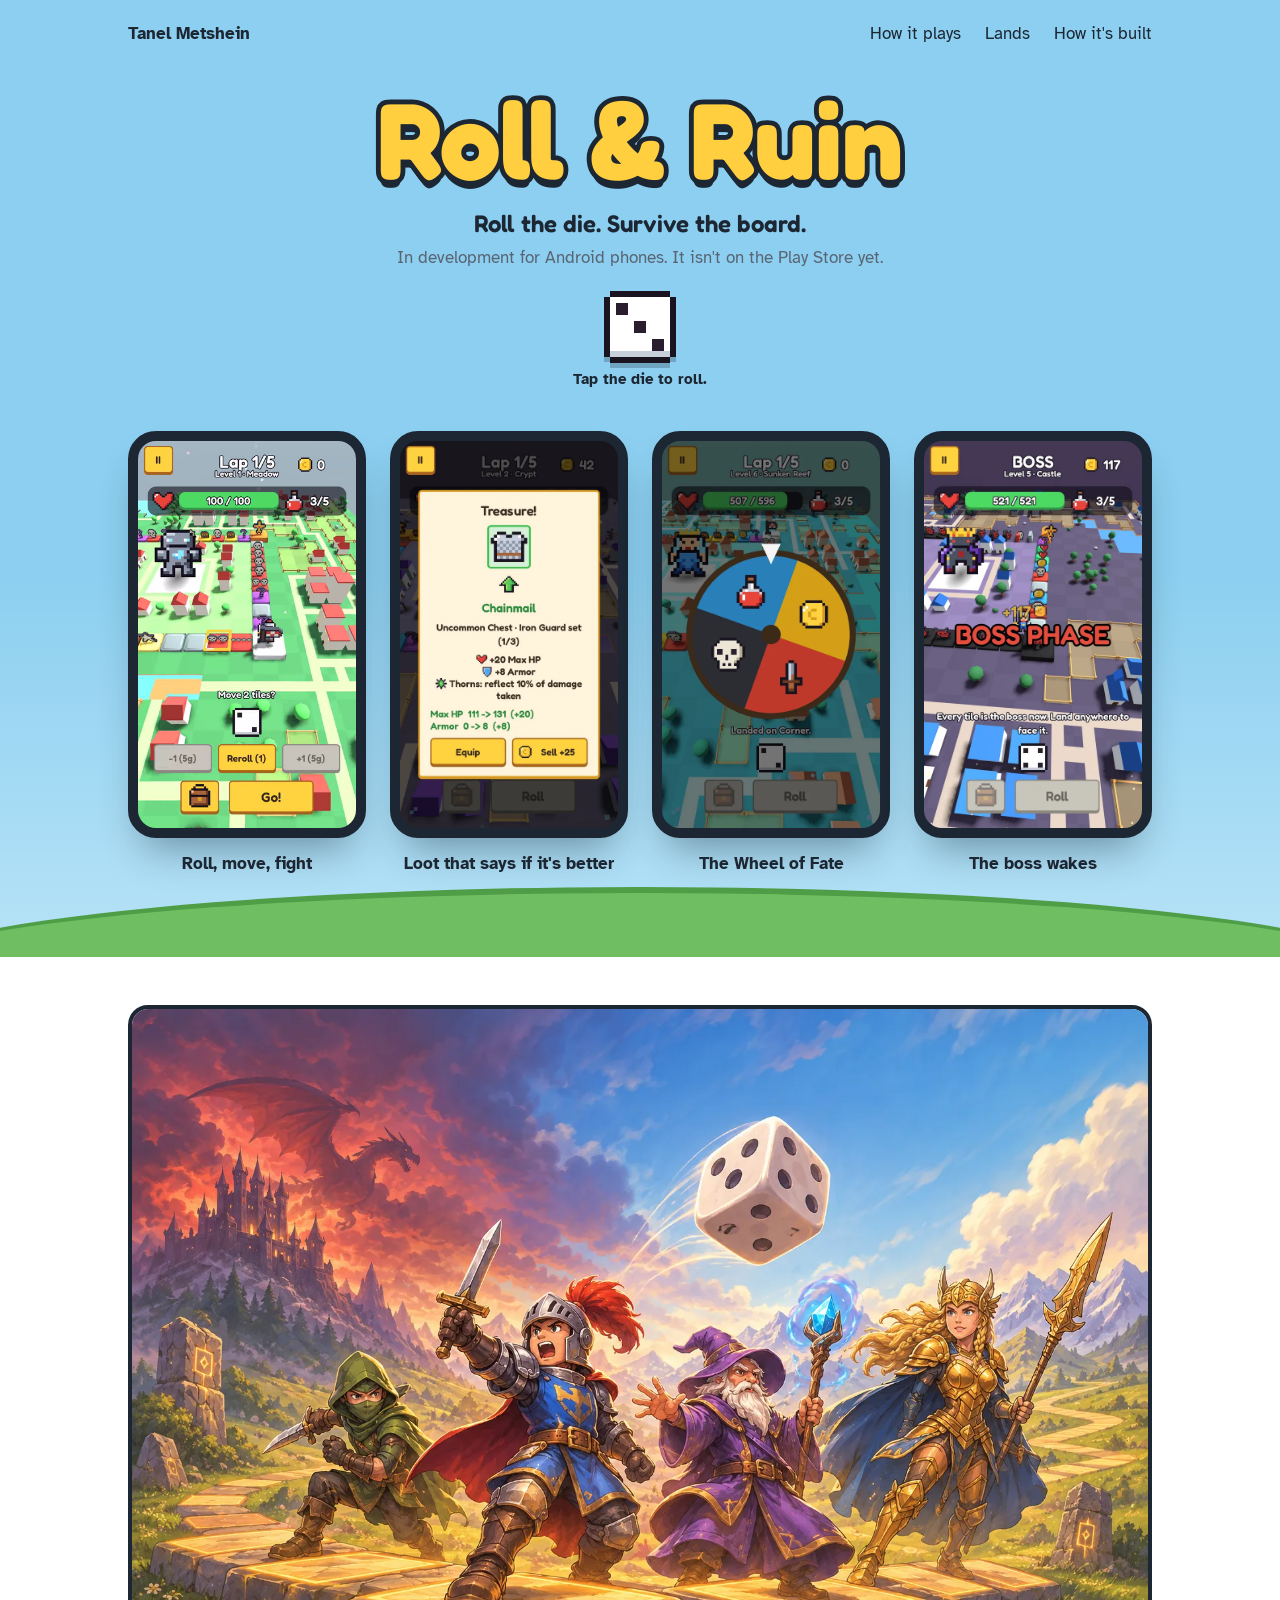
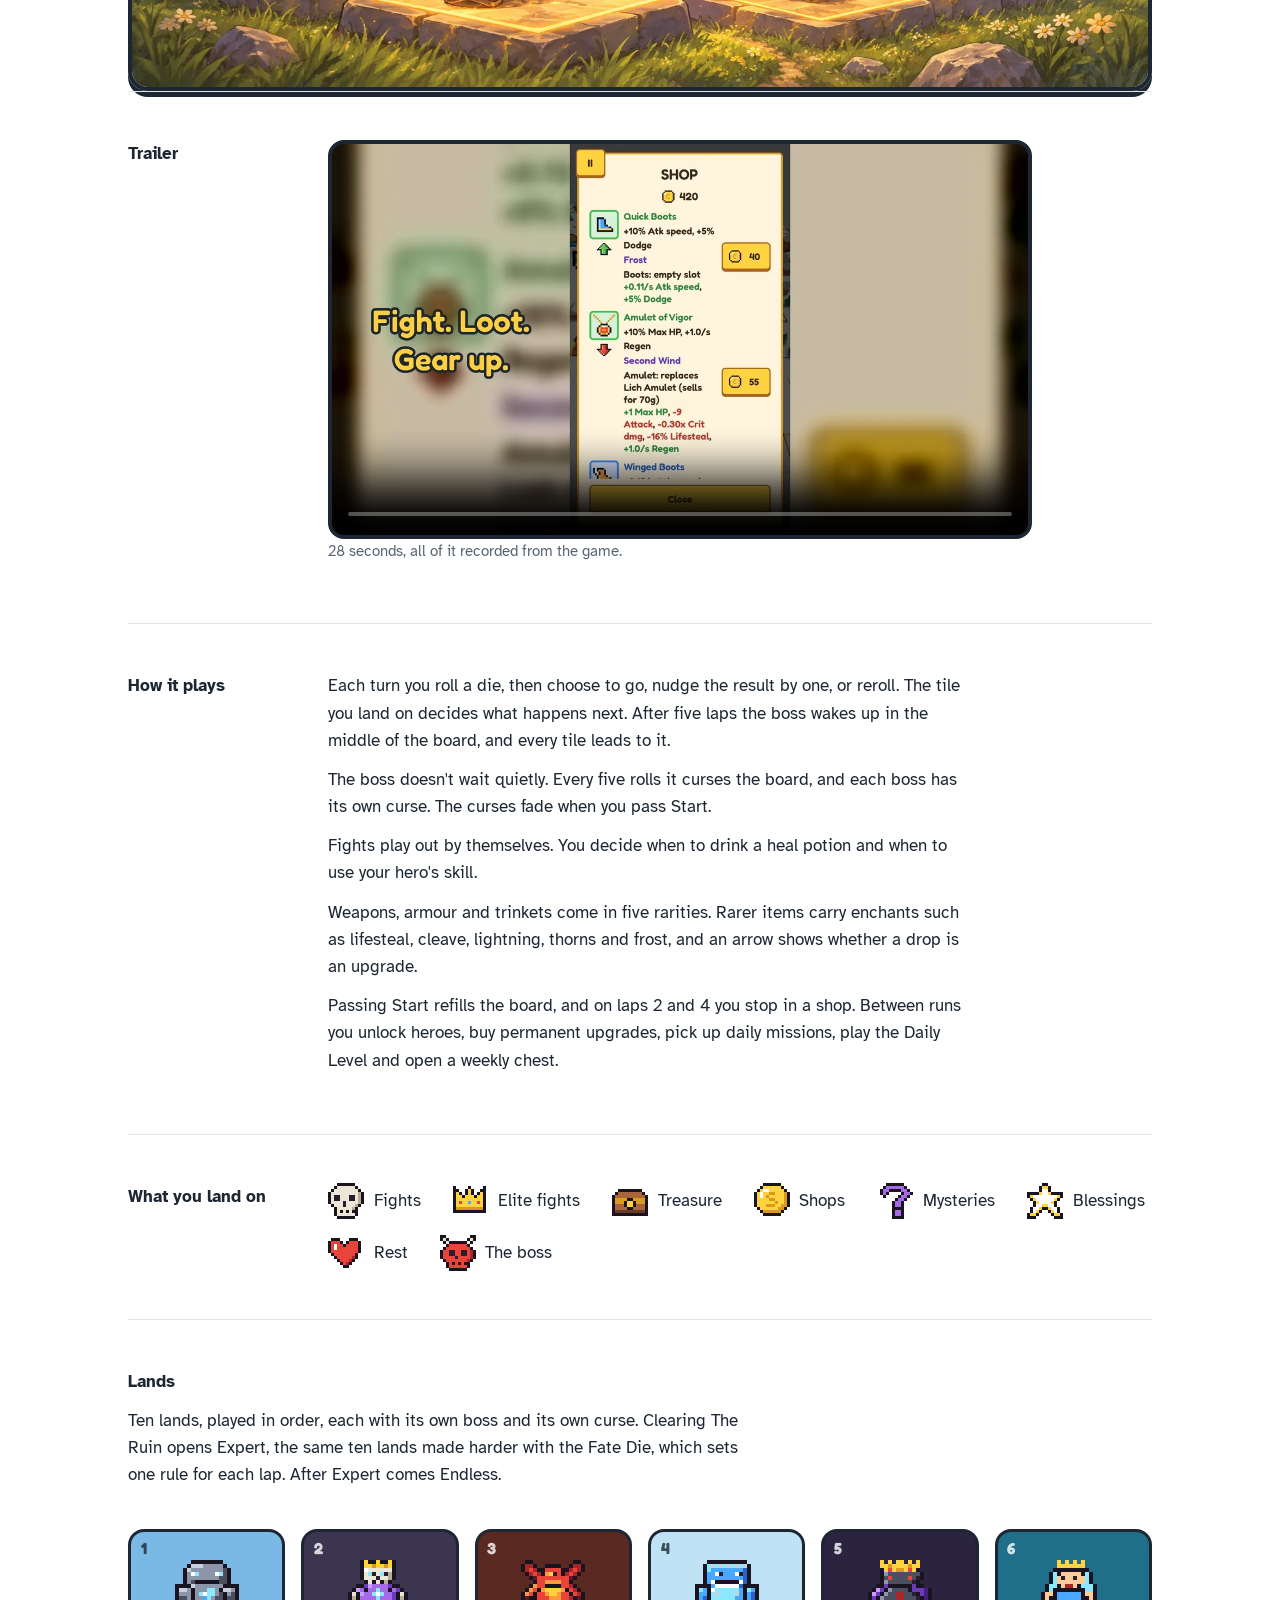
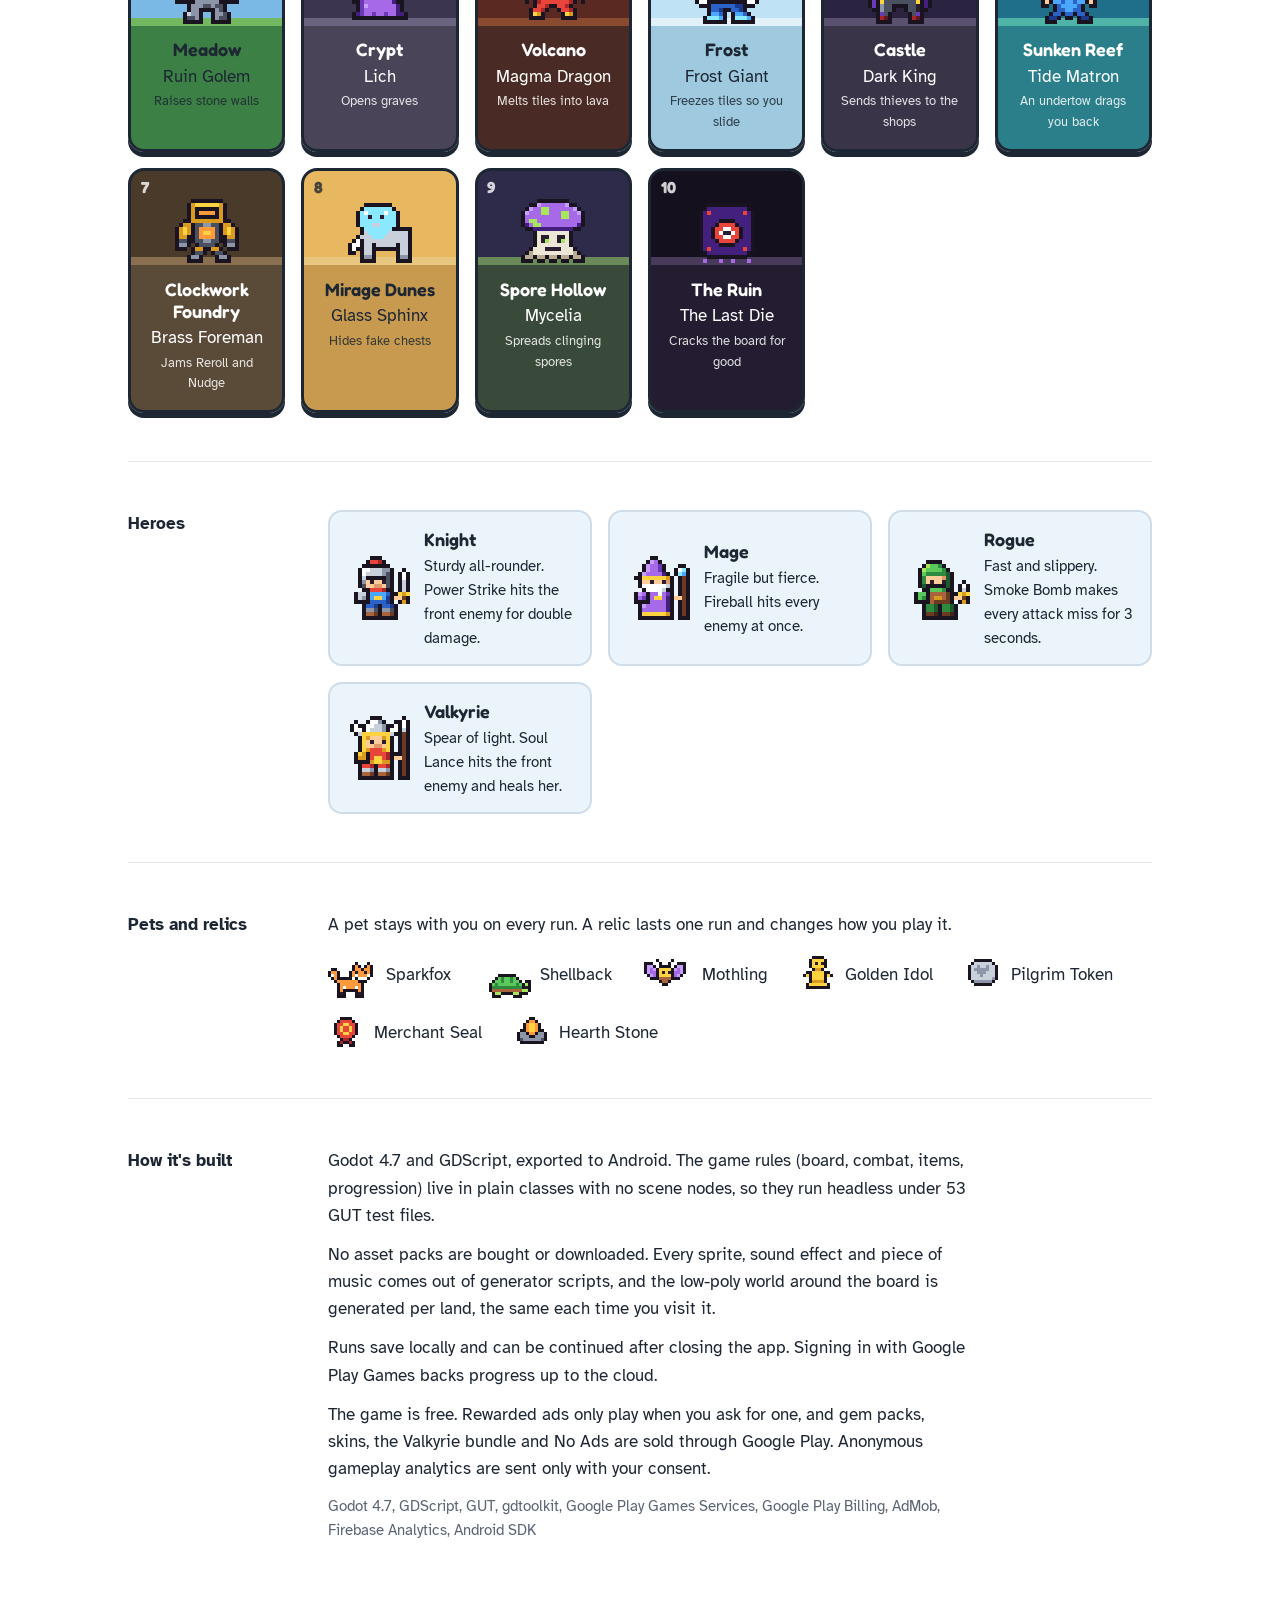
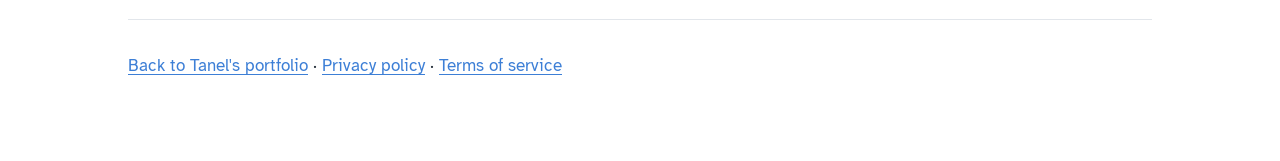
==== commit c9b69ac4: "Roll & Ruin: painted key art section and link preview image" ====
--- a/rollandruin/index.html
+++ b/rollandruin/index.html
@@ -80,6 +80,11 @@
     </header>
 
     <main class="wrap">
+        <figure class="keyart reveal">
+            <img src="img/keyart.webp" width="1536" height="1024" loading="lazy"
+                alt="Painted key art: the rogue, knight, mage and valkyrie on a path of glowing board tiles, a giant die tumbling overhead, a castle and a dragon on the horizon">
+        </figure>
+
         <section id="trailer" class="row reveal">
             <h2>Trailer</h2>
             <div>
--- a/rollandruin/game.css
+++ b/rollandruin/game.css
@@ -62,6 +62,21 @@
 
 .shots figure:nth-child(even):hover {
     transform: translateY(-6px) rotate(1deg);
+}
+
+/* ---------- Key art ---------- */
+
+.keyart {
+    margin: 3rem 0 0;
+}
+
+.keyart img {
+    display: block;
+    width: 100%;
+    height: auto;
+    border: 4px solid var(--ink);
+    border-radius: 20px;
+    box-shadow: 0 6px 0 var(--ink);
 }
 
 /* ---------- Trailer ---------- */
